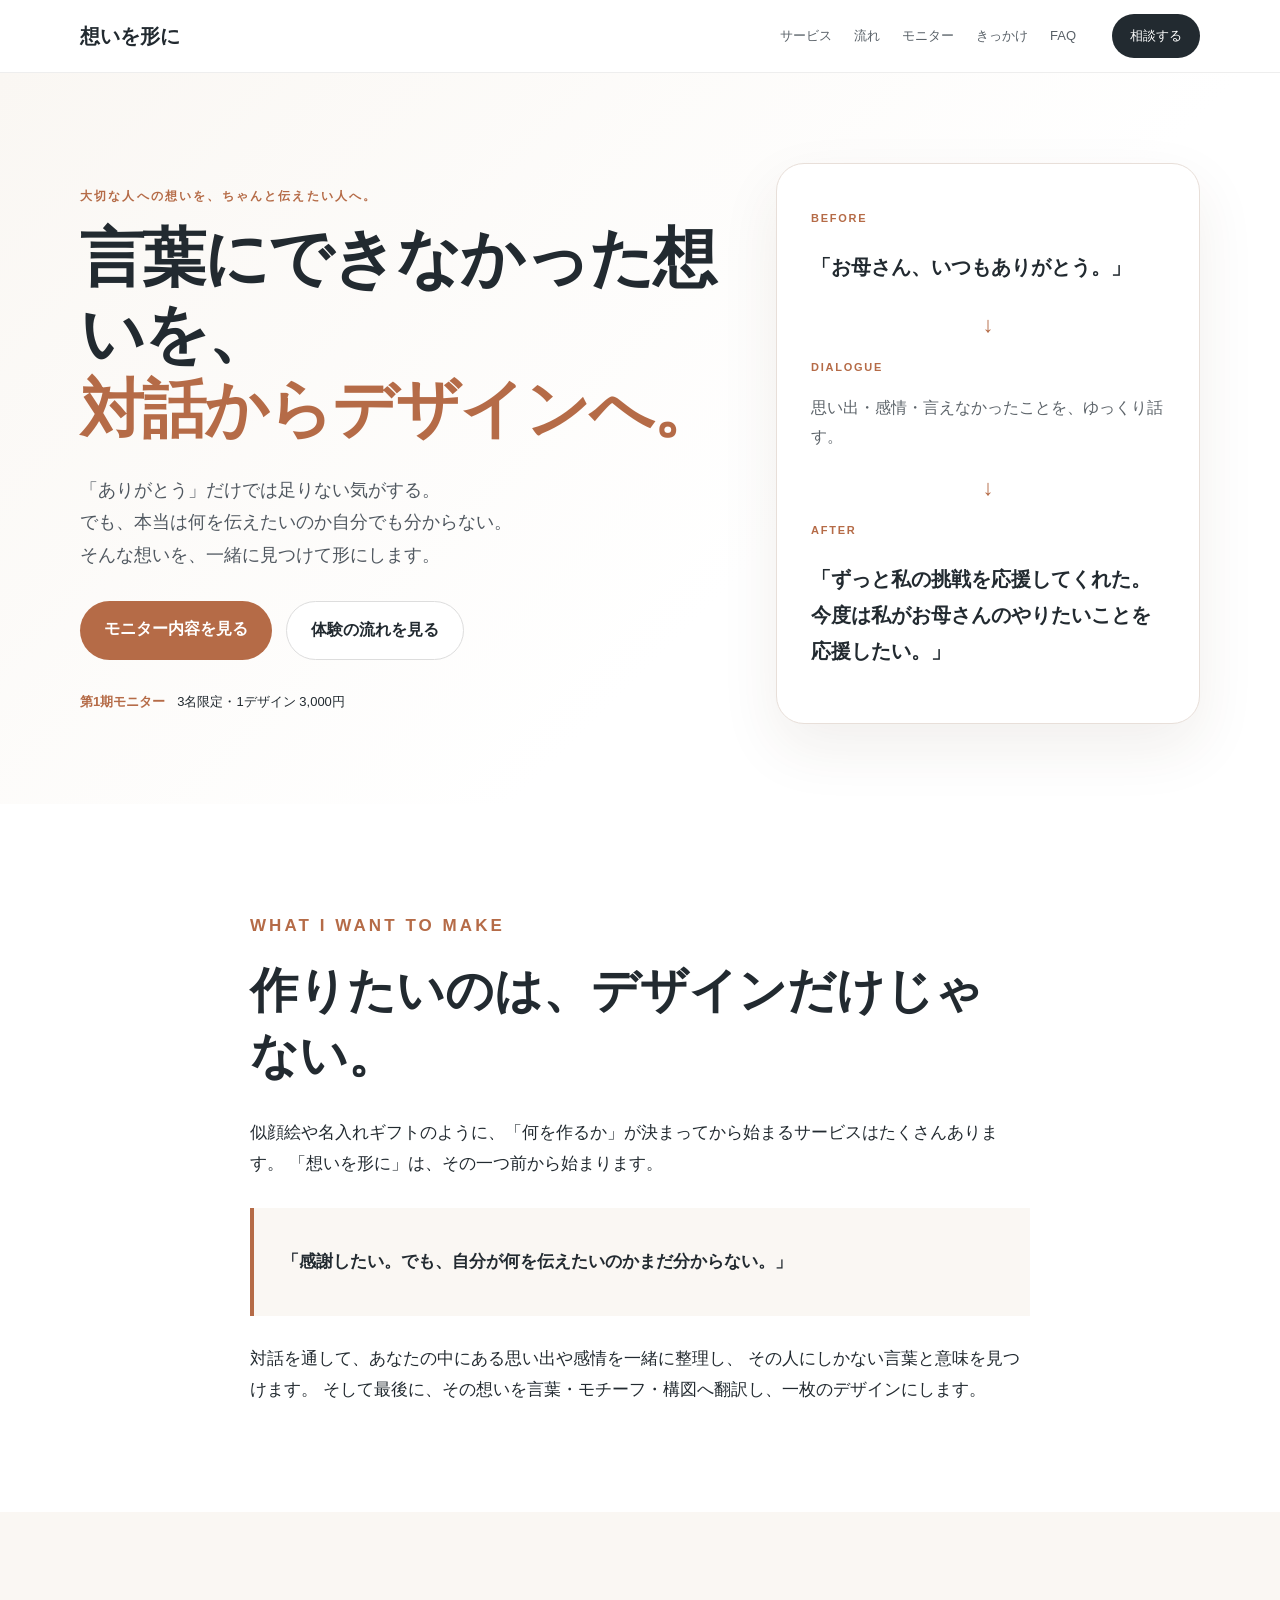
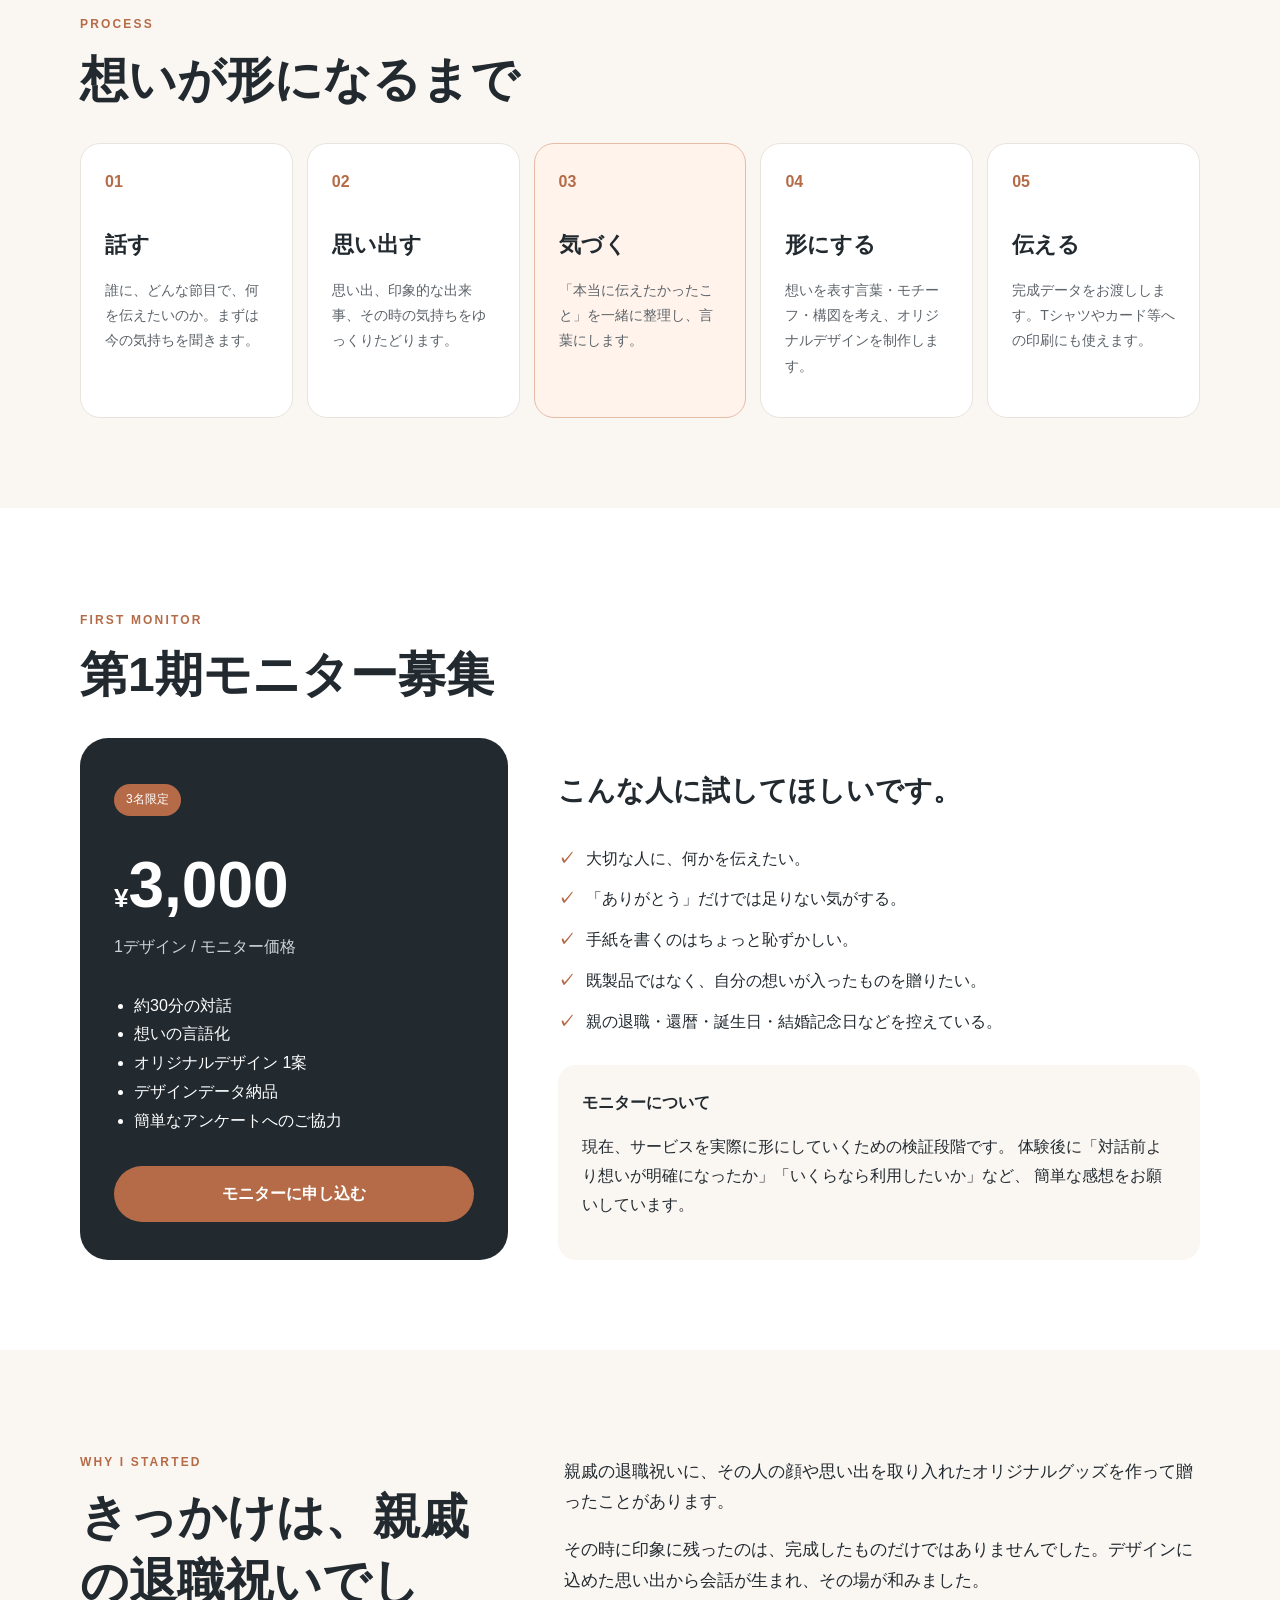
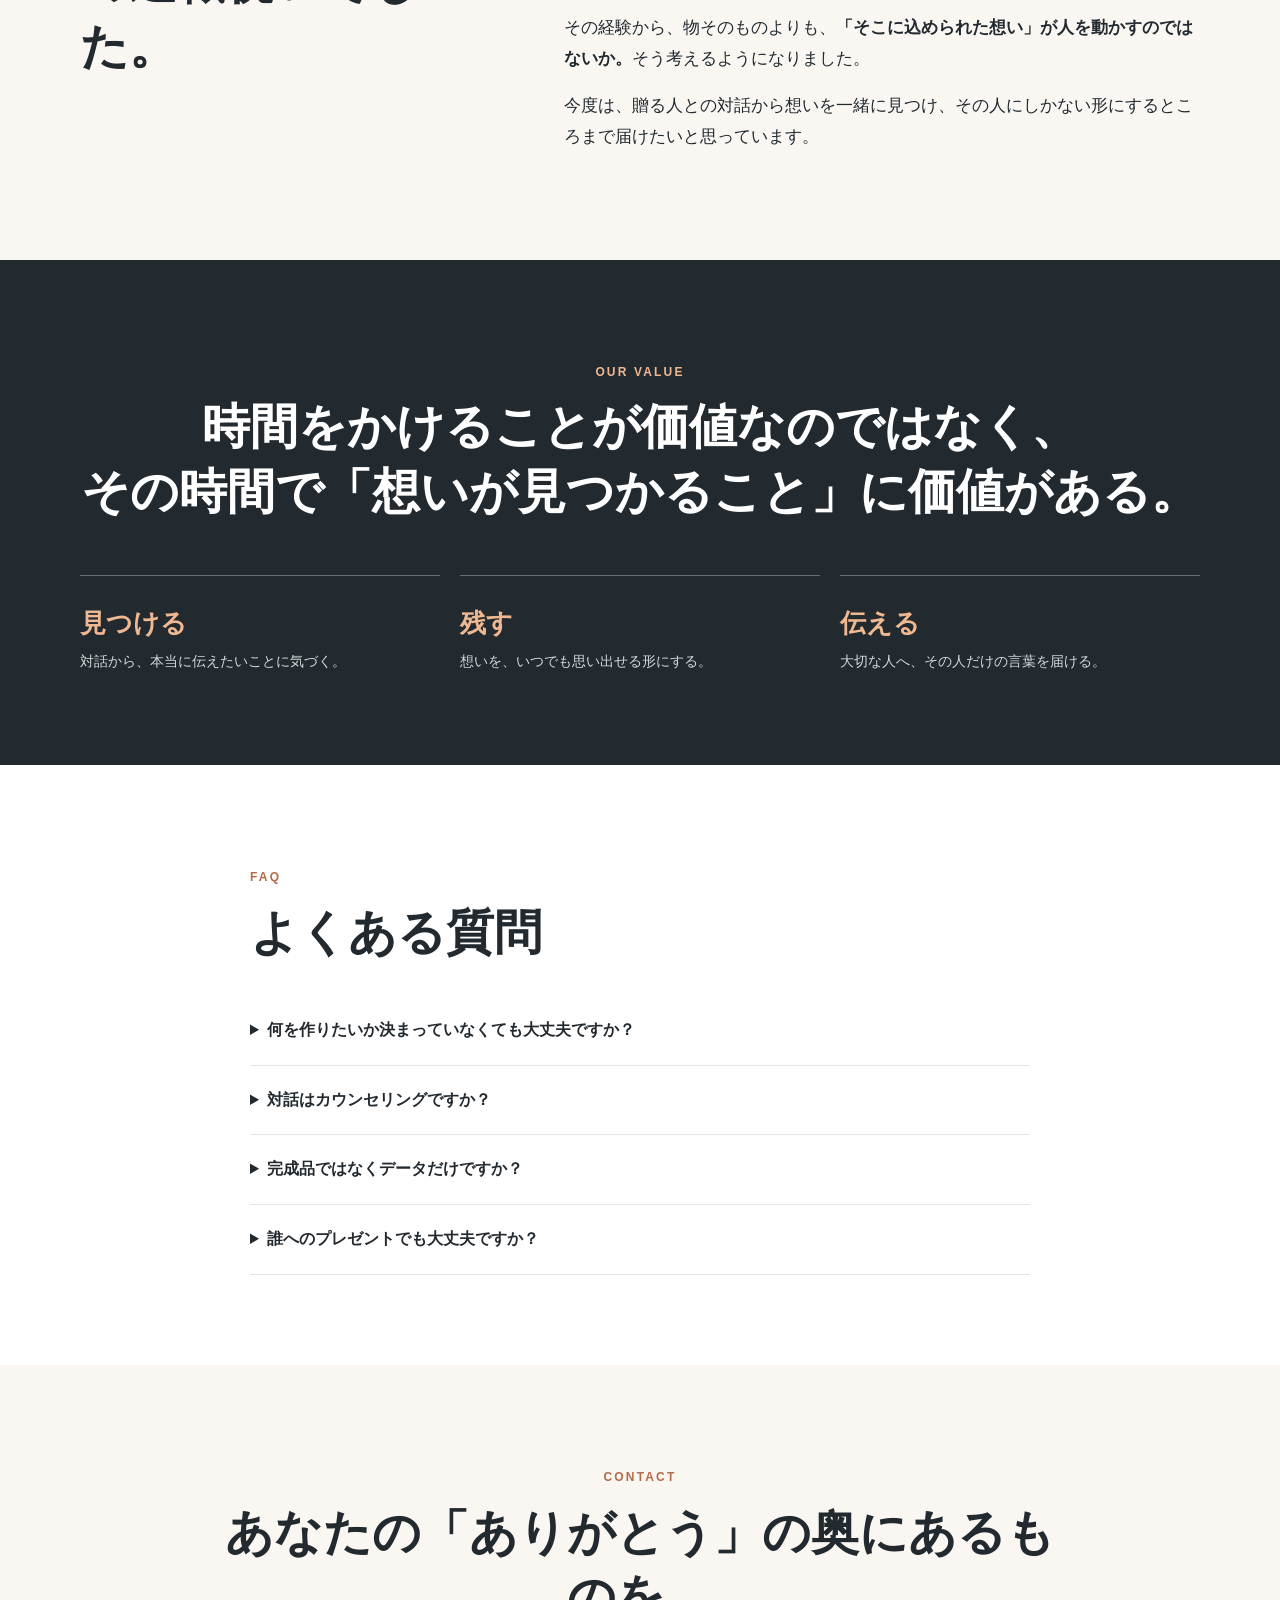
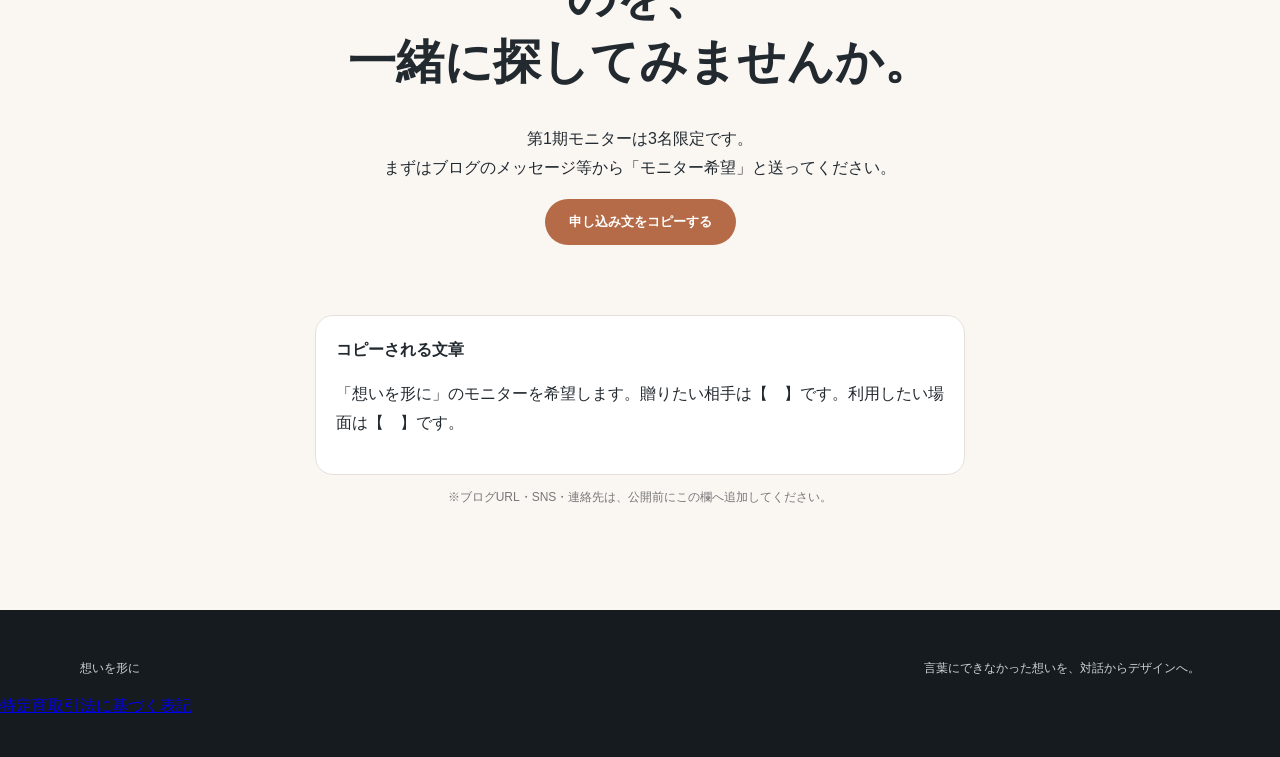
==== index.html @ 0032d025 "Update index.html" ====
<!DOCTYPE html>
<html lang="ja">
<head>
  <meta charset="UTF-8" />
  <meta name="viewport" content="width=device-width, initial-scale=1.0" />
  <title>想いを形に｜言葉にできない想いを、対話からデザインへ</title>
  <meta name="description" content="大切な人に伝えたいけれど、うまく言葉にできない想いを、対話を通して一緒に見つけ、世界に一つのデザインとして形にします。第1期モニター募集中。" />
  <link rel="stylesheet" href="style.css" />
</head>
<body>
  <header class="site-header">
    <div class="container header-inner">
      <a class="brand" href="#top">想いを形に</a>
      <nav class="nav">
        <a href="#about">サービス</a>
        <a href="#flow">流れ</a>
        <a href="#monitor">モニター</a>
        <a href="#story">きっかけ</a>
        <a href="#faq">FAQ</a>
      </nav>
      <a class="header-cta" href="#contact">相談する</a>
    </div>
  </header>

  <main id="top">
    <section class="hero">
      <div class="container hero-grid">
        <div class="hero-copy">
          <p class="eyebrow">大切な人への想いを、ちゃんと伝えたい人へ。</p>
          <h1>言葉にできなかった想いを、<br><span>対話からデザインへ。</span></h1>
          <p class="lead">
            「ありがとう」だけでは足りない気がする。<br>
            でも、本当は何を伝えたいのか自分でも分からない。<br>
            そんな想いを、一緒に見つけて形にします。
          </p>
          <div class="hero-actions">
            <a class="btn primary" href="#monitor">モニター内容を見る</a>
            <a class="btn secondary" href="#flow">体験の流れを見る</a>
          </div>
          <div class="hero-note">
            <strong>第1期モニター</strong>
            <span>3名限定・1デザイン 3,000円</span>
          </div>
        </div>

        <div class="hero-card">
          <p class="small-label">BEFORE</p>
          <p class="before">「お母さん、いつもありがとう。」</p>
          <div class="arrow">↓</div>
          <p class="small-label">DIALOGUE</p>
          <p class="dialogue">思い出・感情・言えなかったことを、ゆっくり話す。</p>
          <div class="arrow">↓</div>
          <p class="small-label">AFTER</p>
          <p class="after">「ずっと私の挑戦を応援してくれた。<br>今度は私がお母さんのやりたいことを応援したい。」</p>
        </div>
      </div>
    </section>

    <section class="section intro" id="about">
      <div class="container narrow">
        <p class="section-kicker">WHAT I WANT TO MAKE</p>
        <h2>作りたいのは、デザインだけじゃない。</h2>
        <p>
          似顔絵や名入れギフトのように、「何を作るか」が決まってから始まるサービスはたくさんあります。
          「想いを形に」は、その一つ前から始まります。
        </p>
        <div class="quote-box">
          <p>「感謝したい。でも、自分が何を伝えたいのかまだ分からない。」</p>
        </div>
        <p>
          対話を通して、あなたの中にある思い出や感情を一緒に整理し、
          その人にしかない言葉と意味を見つけます。
          そして最後に、その想いを言葉・モチーフ・構図へ翻訳し、一枚のデザインにします。
        </p>
      </div>
    </section>

    <section class="section soft" id="flow">
      <div class="container">
        <p class="section-kicker">PROCESS</p>
        <h2>想いが形になるまで</h2>
        <div class="steps">
          <article class="step"><span>01</span><h3>話す</h3><p>誰に、どんな節目で、何を伝えたいのか。まずは今の気持ちを聞きます。</p></article>
          <article class="step"><span>02</span><h3>思い出す</h3><p>思い出、印象的な出来事、その時の気持ちをゆっくりたどります。</p></article>
          <article class="step highlight"><span>03</span><h3>気づく</h3><p>「本当に伝えたかったこと」を一緒に整理し、言葉にします。</p></article>
          <article class="step"><span>04</span><h3>形にする</h3><p>想いを表す言葉・モチーフ・構図を考え、オリジナルデザインを制作します。</p></article>
          <article class="step"><span>05</span><h3>伝える</h3><p>完成データをお渡しします。Tシャツやカード等への印刷にも使えます。</p></article>
        </div>
      </div>
    </section>

    <section class="section" id="monitor">
      <div class="container">
        <p class="section-kicker">FIRST MONITOR</p>
        <h2>第1期モニター募集</h2>
        <div class="monitor-grid">
          <div class="price-card">
            <p class="badge">3名限定</p>
            <p class="price"><span>¥</span>3,000</p>
            <p class="price-note">1デザイン / モニター価格</p>
            <ul>
              <li>約30分の対話</li>
              <li>想いの言語化</li>
              <li>オリジナルデザイン 1案</li>
              <li>デザインデータ納品</li>
              <li>簡単なアンケートへのご協力</li>
            </ul>
          <a class="btn primary full"
   href="https://docs.google.com/forms/d/e/1FAIpQLSdVHnkYJ8gqU361a7JqnTIU-UWrHSDUdnZOst-hqThQXdW27Q/viewform?usp=publish-editor"
   target="_blank"
   rel="noopener noreferrer">
   モニターに申し込む
</a>
          </div>

          <div class="monitor-copy">
            <h3>こんな人に試してほしいです。</h3>
            <div class="check-list">
              <p>大切な人に、何かを伝えたい。</p>
              <p>「ありがとう」だけでは足りない気がする。</p>
              <p>手紙を書くのはちょっと恥ずかしい。</p>
              <p>既製品ではなく、自分の想いが入ったものを贈りたい。</p>
              <p>親の退職・還暦・誕生日・結婚記念日などを控えている。</p>
            </div>
            <div class="notice">
              <strong>モニターについて</strong>
              <p>
                現在、サービスを実際に形にしていくための検証段階です。
                体験後に「対話前より想いが明確になったか」「いくらなら利用したいか」など、
                簡単な感想をお願いしています。
              </p>
            </div>
          </div>
        </div>
      </div>
    </section>

    <section class="section soft" id="story">
      <div class="container story-grid">
        <div>
          <p class="section-kicker">WHY I STARTED</p>
          <h2>きっかけは、親戚の退職祝いでした。</h2>
        </div>
        <div class="story-copy">
          <p>親戚の退職祝いに、その人の顔や思い出を取り入れたオリジナルグッズを作って贈ったことがあります。</p>
          <p>その時に印象に残ったのは、完成したものだけではありませんでした。デザインに込めた思い出から会話が生まれ、その場が和みました。</p>
          <p>その経験から、物そのものよりも、<strong>「そこに込められた想い」が人を動かすのではないか。</strong>そう考えるようになりました。</p>
          <p>今度は、贈る人との対話から想いを一緒に見つけ、その人にしかない形にするところまで届けたいと思っています。</p>
        </div>
      </div>
    </section>

    <section class="section values">
      <div class="container">
        <p class="section-kicker">OUR VALUE</p>
        <h2>時間をかけることが価値なのではなく、<br>その時間で「想いが見つかること」に価値がある。</h2>
        <div class="value-row">
          <div><strong>見つける</strong><span>対話から、本当に伝えたいことに気づく。</span></div>
          <div><strong>残す</strong><span>想いを、いつでも思い出せる形にする。</span></div>
          <div><strong>伝える</strong><span>大切な人へ、その人だけの言葉を届ける。</span></div>
        </div>
      </div>
    </section>

    <section class="section" id="faq">
      <div class="container narrow">
        <p class="section-kicker">FAQ</p>
        <h2>よくある質問</h2>
        <details><summary>何を作りたいか決まっていなくても大丈夫ですか？</summary><p>大丈夫です。むしろ、「何を伝えたいか分からない」というところから一緒に考えるためのサービスです。</p></details>
        <details><summary>対話はカウンセリングですか？</summary><p>いいえ。医療・心理カウンセリングではありません。大切な人に伝えたい想いを整理するための対話です。</p></details>
        <details><summary>完成品ではなくデータだけですか？</summary><p>現在のモニターでは、デザインデータでのお渡しを基本としています。実物の商品まで欲しいかどうかも、今後のサービス改善のために伺っています。</p></details>
        <details><summary>誰へのプレゼントでも大丈夫ですか？</summary><p>はい。最初は親への感謝を中心に考えていますが、祖父母、パートナー、友人などでもご相談いただけます。</p></details>
      </div>
    </section>

    <section class="section contact" id="contact">
      <div class="container contact-box">
        <p class="section-kicker">CONTACT</p>
        <h2>あなたの「ありがとう」の奥にあるものを、<br>一緒に探してみませんか。</h2>
        <p>第1期モニターは3名限定です。<br>まずはブログのメッセージ等から「モニター希望」と送ってください。</p>
        <button class="btn primary" id="copyButton">申し込み文をコピーする</button>
        <p class="copy-text" id="copyStatus"></p>
        <div class="message-template">
          <strong>コピーされる文章</strong>
          <p id="templateText">「想いを形に」のモニターを希望します。贈りたい相手は【　】です。利用したい場面は【　】です。</p>
        </div>
        <p class="small">※ブログURL・SNS・連絡先は、公開前にこの欄へ追加してください。</p>
      </div>
    </section>
  </main>

  <footer>
    <div class="container footer-inner"><p>想いを形に</p><p>言葉にできなかった想いを、対話からデザインへ。</p></div>
    <a href="tokusho.html">特定商取引法に基づく表記</a>
  </footer>
  <script src="script.js"></script>
</body>
</html>
---- style.css ----
*{box-sizing:border-box}html{scroll-behavior:smooth}body{margin:0;font-family:"Yu Gothic","Meiryo",sans-serif;color:#222a30;background:#fff;line-height:1.8}.container{width:min(1120px,calc(100% - 40px));margin:auto}.narrow{width:min(780px,calc(100% - 40px));margin:auto}.site-header{position:sticky;top:0;z-index:20;background:rgba(255,255,255,.94);backdrop-filter:blur(10px);border-bottom:1px solid #eee}.header-inner{height:72px;display:flex;align-items:center;gap:28px}.brand{font-weight:800;color:#222a30;text-decoration:none;font-size:20px}.nav{display:flex;gap:22px;margin-left:auto}.nav a{font-size:13px;color:#596168;text-decoration:none}.header-cta{margin-left:8px;background:#222a30;color:#fff;padding:10px 18px;border-radius:999px;text-decoration:none;font-size:13px}.hero{padding:90px 0 80px;background:linear-gradient(135deg,#faf7f3 0%,#fff 62%)}.hero-grid{display:grid;grid-template-columns:1.2fr .8fr;gap:60px;align-items:center}.eyebrow,.section-kicker{font-size:12px;letter-spacing:.18em;font-weight:800;color:#b56b47;text-transform:uppercase}.hero h1{font-size:clamp(38px,5vw,68px);line-height:1.18;margin:14px 0 26px;letter-spacing:-.03em}.hero h1 span{color:#b56b47}.lead{font-size:18px;color:#505860}.hero-actions{display:flex;gap:14px;margin:30px 0}.btn{display:inline-block;border:none;border-radius:999px;padding:14px 24px;text-decoration:none;font-weight:700;font-family:inherit;cursor:pointer}.primary{background:#b56b47;color:#fff}.secondary{background:#fff;color:#222a30;border:1px solid #ddd}.full{display:block;text-align:center;width:100%}.hero-note{display:flex;gap:12px;align-items:center;font-size:13px}.hero-note strong{color:#b56b47}.hero-card{background:#fff;border:1px solid #e8dfd9;border-radius:28px;padding:34px;box-shadow:0 24px 60px rgba(80,45,28,.08)}.small-label{font-size:11px;letter-spacing:.16em;color:#b56b47;font-weight:800}.before,.after{font-weight:800;font-size:20px}.dialogue{color:#5d646a}.arrow{text-align:center;color:#b56b47;font-size:22px;margin:14px}.section{padding:90px 0}.soft{background:#faf7f3}.section h2{font-size:clamp(30px,4vw,48px);line-height:1.35;margin:10px 0 30px}.intro p{font-size:17px}.quote-box{border-left:4px solid #b56b47;background:#faf7f3;padding:22px 28px;margin:28px 0;font-weight:800;font-size:22px}.steps{display:grid;grid-template-columns:repeat(5,1fr);gap:14px}.step{background:#fff;border:1px solid #e9e3de;border-radius:20px;padding:24px;min-height:230px}.step span{font-weight:800;color:#b56b47}.step h3{font-size:22px;margin:28px 0 8px}.step p{font-size:14px;color:#5c6369}.step.highlight{background:#fff3eb;border-color:#e7bca6}.monitor-grid{display:grid;grid-template-columns:.8fr 1.2fr;gap:50px}.price-card{background:#222a30;color:#fff;border-radius:28px;padding:34px}.badge{display:inline-block;background:#b56b47;padding:5px 12px;border-radius:999px;font-size:12px}.price{font-size:64px;font-weight:800;line-height:1;margin:25px 0 8px}.price span{font-size:26px}.price-note{color:#cfd3d6}.price-card ul{padding-left:20px;margin:30px 0}.monitor-copy h3{font-size:28px}.check-list p{padding-left:28px;position:relative;margin:12px 0}.check-list p:before{content:"✓";position:absolute;left:0;color:#b56b47;font-weight:800}.notice{margin-top:28px;padding:24px;background:#faf7f3;border-radius:18px}.story-grid{display:grid;grid-template-columns:.8fr 1.2fr;gap:60px}.story-copy p{font-size:17px}.values{background:#222a30;color:#fff}.values h2{text-align:center}.values .section-kicker{text-align:center;color:#f0b891}.value-row{display:grid;grid-template-columns:repeat(3,1fr);gap:20px;margin-top:50px}.value-row div{border-top:1px solid #677078;padding-top:24px}.value-row strong{display:block;font-size:26px;color:#f0b891}.value-row span{font-size:14px;color:#d4d8da}details{border-bottom:1px solid #e4e4e4;padding:20px 0}summary{font-weight:800;cursor:pointer}details p{color:#5a6268}.contact{background:#faf7f3}.contact-box{text-align:center;max-width:850px}.message-template{margin:28px auto 10px;max-width:650px;text-align:left;background:#fff;border:1px solid #e7e0da;border-radius:18px;padding:20px}.copy-text{min-height:26px;color:#b56b47;font-weight:700}.small{font-size:12px;color:#777}footer{padding:36px 0;background:#161b1f;color:#cfd3d6}.footer-inner{display:flex;justify-content:space-between;font-size:12px}@media(max-width:900px){.nav{display:none}.header-cta{margin-left:auto}.hero-grid,.monitor-grid,.story-grid{grid-template-columns:1fr}.steps{grid-template-columns:1fr 1fr}.hero{padding-top:60px}.hero-card{max-width:620px}.value-row{grid-template-columns:1fr}.footer-inner{display:block}.price-card{max-width:520px}}@media(max-width:560px){.container,.narrow{width:min(100% - 28px,1120px)}.header-inner{height:64px}.hero{padding:50px 0}.hero-actions{flex-direction:column}.btn{text-align:center}.steps{grid-template-columns:1fr}.section{padding:65px 0}.hero h1{font-size:40px}.section h2{font-size:32px}.price{font-size:52px}}
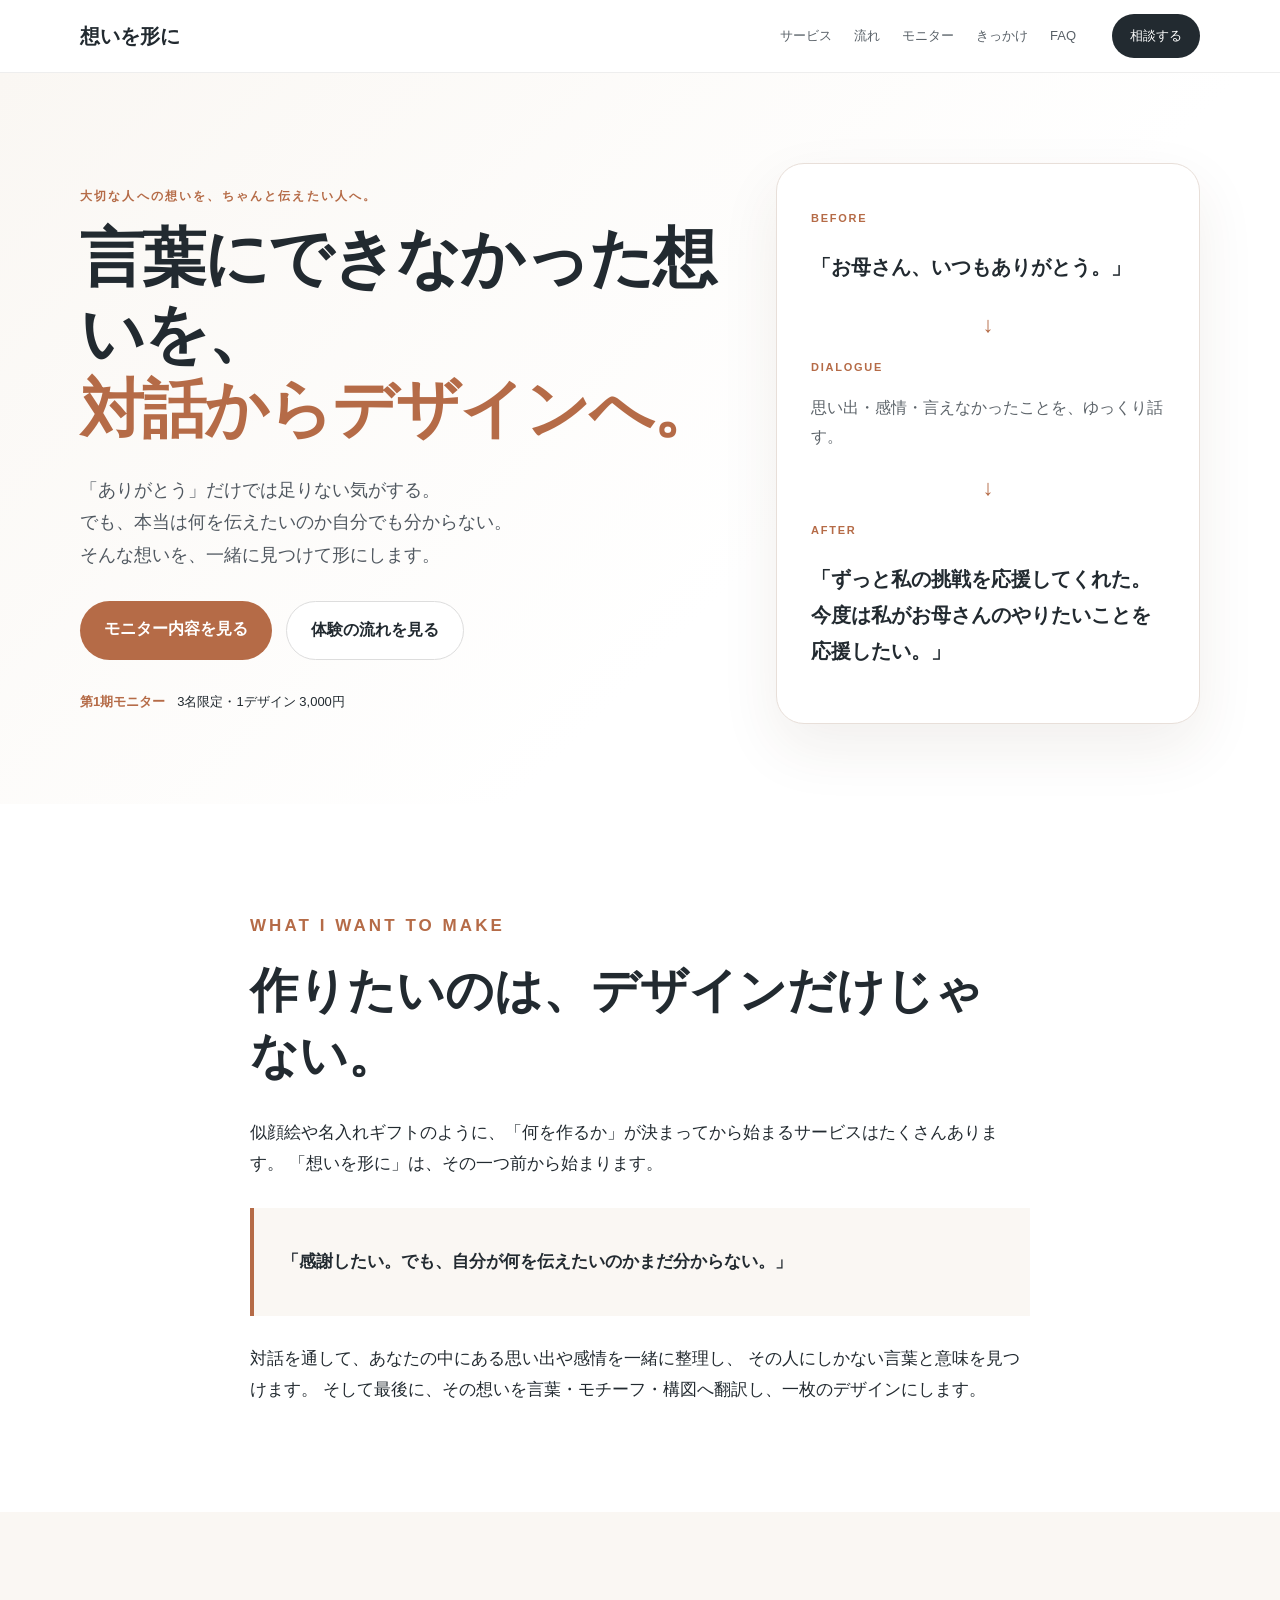
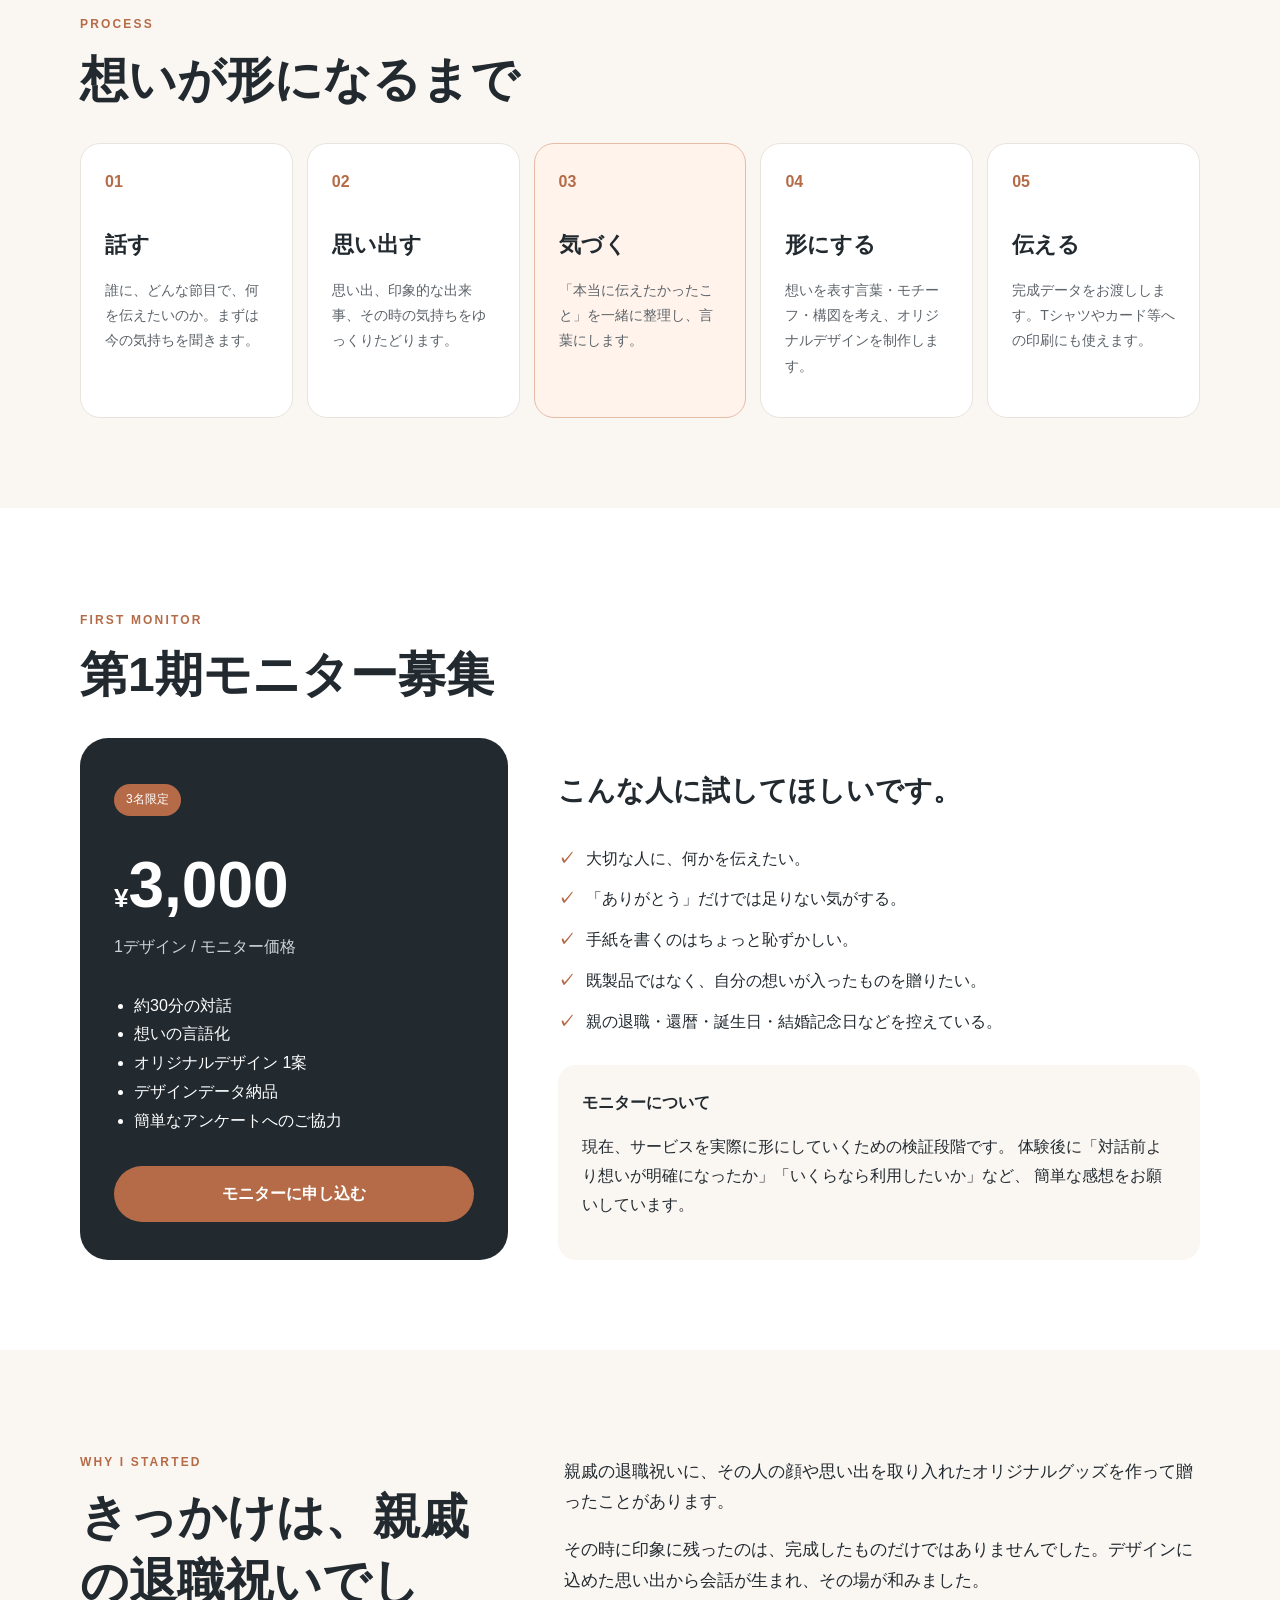
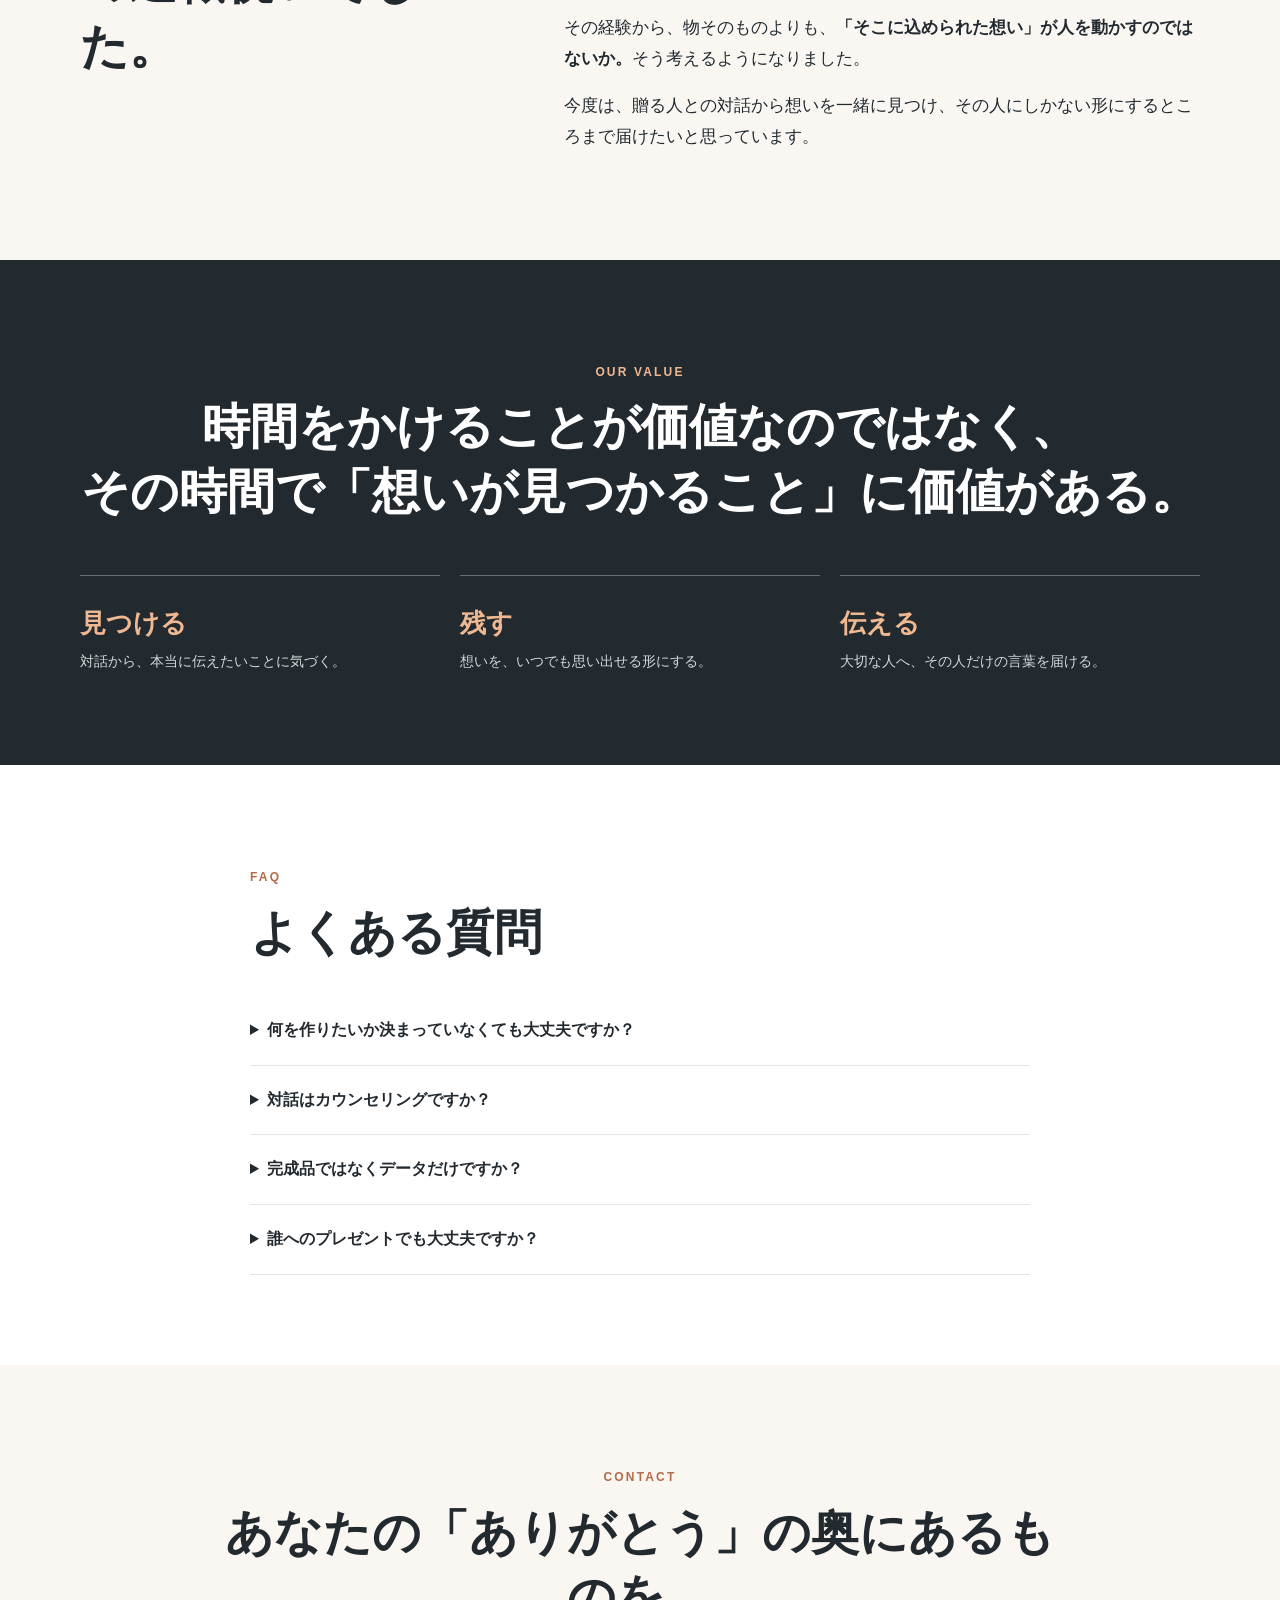
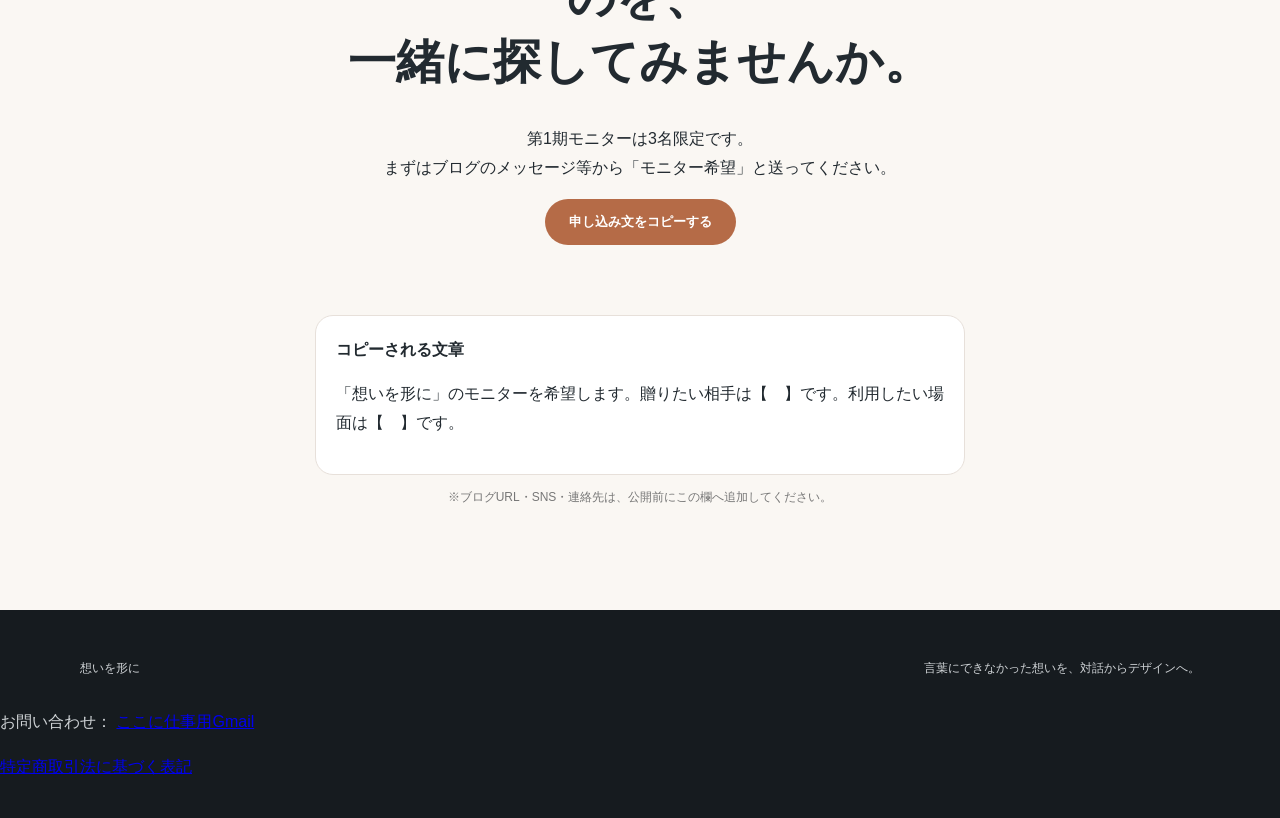
==== commit 6228a6f9: "Update index.html" ====
--- a/index.html
+++ b/index.html
@@ -191,6 +191,10 @@
 
   <footer>
     <div class="container footer-inner"><p>想いを形に</p><p>言葉にできなかった想いを、対話からデザインへ。</p></div>
+    <p>
+        お問い合わせ：
+        <a href="mailto:ここに仕事用Gmail">ここに仕事用Gmail</a>
+    </p>
     <a href="tokusho.html">特定商取引法に基づく表記</a>
   </footer>
   <script src="script.js"></script>
--- a/style.css
+++ b/style.css
@@ -1 +1,29 @@
-*{box-sizing:border-box}html{scroll-behavior:smooth}body{margin:0;font-family:"Yu Gothic","Meiryo",sans-serif;color:#222a30;background:#fff;line-height:1.8}.container{width:min(1120px,calc(100% - 40px));margin:auto}.narrow{width:min(780px,calc(100% - 40px));margin:auto}.site-header{position:sticky;top:0;z-index:20;background:rgba(255,255,255,.94);backdrop-filter:blur(10px);border-bottom:1px solid #eee}.header-inner{height:72px;display:flex;align-items:center;gap:28px}.brand{font-weight:800;color:#222a30;text-decoration:none;font-size:20px}.nav{display:flex;gap:22px;margin-left:auto}.nav a{font-size:13px;color:#596168;text-decoration:none}.header-cta{margin-left:8px;background:#222a30;color:#fff;padding:10px 18px;border-radius:999px;text-decoration:none;font-size:13px}.hero{padding:90px 0 80px;background:linear-gradient(135deg,#faf7f3 0%,#fff 62%)}.hero-grid{display:grid;grid-template-columns:1.2fr .8fr;gap:60px;align-items:center}.eyebrow,.section-kicker{font-size:12px;letter-spacing:.18em;font-weight:800;color:#b56b47;text-transform:uppercase}.hero h1{font-size:clamp(38px,5vw,68px);line-height:1.18;margin:14px 0 26px;letter-spacing:-.03em}.hero h1 span{color:#b56b47}.lead{font-size:18px;color:#505860}.hero-actions{display:flex;gap:14px;margin:30px 0}.btn{display:inline-block;border:none;border-radius:999px;padding:14px 24px;text-decoration:none;font-weight:700;font-family:inherit;cursor:pointer}.primary{background:#b56b47;color:#fff}.secondary{background:#fff;color:#222a30;border:1px solid #ddd}.full{display:block;text-align:center;width:100%}.hero-note{display:flex;gap:12px;align-items:center;font-size:13px}.hero-note strong{color:#b56b47}.hero-card{background:#fff;border:1px solid #e8dfd9;border-radius:28px;padding:34px;box-shadow:0 24px 60px rgba(80,45,28,.08)}.small-label{font-size:11px;letter-spacing:.16em;color:#b56b47;font-weight:800}.before,.after{font-weight:800;font-size:20px}.dialogue{color:#5d646a}.arrow{text-align:center;color:#b56b47;font-size:22px;margin:14px}.section{padding:90px 0}.soft{background:#faf7f3}.section h2{font-size:clamp(30px,4vw,48px);line-height:1.35;margin:10px 0 30px}.intro p{font-size:17px}.quote-box{border-left:4px solid #b56b47;background:#faf7f3;padding:22px 28px;margin:28px 0;font-weight:800;font-size:22px}.steps{display:grid;grid-template-columns:repeat(5,1fr);gap:14px}.step{background:#fff;border:1px solid #e9e3de;border-radius:20px;padding:24px;min-height:230px}.step span{font-weight:800;color:#b56b47}.step h3{font-size:22px;margin:28px 0 8px}.step p{font-size:14px;color:#5c6369}.step.highlight{background:#fff3eb;border-color:#e7bca6}.monitor-grid{display:grid;grid-template-columns:.8fr 1.2fr;gap:50px}.price-card{background:#222a30;color:#fff;border-radius:28px;padding:34px}.badge{display:inline-block;background:#b56b47;padding:5px 12px;border-radius:999px;font-size:12px}.price{font-size:64px;font-weight:800;line-height:1;margin:25px 0 8px}.price span{font-size:26px}.price-note{color:#cfd3d6}.price-card ul{padding-left:20px;margin:30px 0}.monitor-copy h3{font-size:28px}.check-list p{padding-left:28px;position:relative;margin:12px 0}.check-list p:before{content:"✓";position:absolute;left:0;color:#b56b47;font-weight:800}.notice{margin-top:28px;padding:24px;background:#faf7f3;border-radius:18px}.story-grid{display:grid;grid-template-columns:.8fr 1.2fr;gap:60px}.story-copy p{font-size:17px}.values{background:#222a30;color:#fff}.values h2{text-align:center}.values .section-kicker{text-align:center;color:#f0b891}.value-row{display:grid;grid-template-columns:repeat(3,1fr);gap:20px;margin-top:50px}.value-row div{border-top:1px solid #677078;padding-top:24px}.value-row strong{display:block;font-size:26px;color:#f0b891}.value-row span{font-size:14px;color:#d4d8da}details{border-bottom:1px solid #e4e4e4;padding:20px 0}summary{font-weight:800;cursor:pointer}details p{color:#5a6268}.contact{background:#faf7f3}.contact-box{text-align:center;max-width:850px}.message-template{margin:28px auto 10px;max-width:650px;text-align:left;background:#fff;border:1px solid #e7e0da;border-radius:18px;padding:20px}.copy-text{min-height:26px;color:#b56b47;font-weight:700}.small{font-size:12px;color:#777}footer{padding:36px 0;background:#161b1f;color:#cfd3d6}.footer-inner{display:flex;justify-content:space-between;font-size:12px}@media(max-width:900px){.nav{display:none}.header-cta{margin-left:auto}.hero-grid,.monitor-grid,.story-grid{grid-template-columns:1fr}.steps{grid-template-columns:1fr 1fr}.hero{padding-top:60px}.hero-card{max-width:620px}.value-row{grid-template-columns:1fr}.footer-inner{display:block}.price-card{max-width:520px}}@media(max-width:560px){.container,.narrow{width:min(100% - 28px,1120px)}.header-inner{height:64px}.hero{padding:50px 0}.hero-actions{flex-direction:column}.btn{text-align:center}.steps{grid-template-columns:1fr}.section{padding:65px 0}.hero h1{font-size:40px}.section h2{font-size:32px}.price{font-size:52px}}+*{box-sizing:border-box}html{scroll-behavior:smooth}body{margin:0;font-family:"Yu Gothic","Meiryo",sans-serif;color:#222a30;background:#fff;line-height:1.8}.container{width:min(1120px,calc(100% - 40px));margin:auto}.narrow{width:min(780px,calc(100% - 40px));margin:auto}.site-header{position:sticky;top:0;z-index:20;background:rgba(255,255,255,.94);backdrop-filter:blur(10px);border-bottom:1px solid #eee}.header-inner{height:72px;display:flex;align-items:center;gap:28px}.brand{font-weight:800;color:#222a30;text-decoration:none;font-size:20px}.nav{display:flex;gap:22px;margin-left:auto}.nav a{font-size:13px;color:#596168;text-decoration:none}.header-cta{margin-left:8px;background:#222a30;color:#fff;padding:10px 18px;border-radius:999px;text-decoration:none;font-size:13px}.hero{padding:90px 0 80px;background:linear-gradient(135deg,#faf7f3 0%,#fff 62%)}.hero-grid{display:grid;grid-template-columns:1.2fr .8fr;gap:60px;align-items:center}.eyebrow,.section-kicker{font-size:12px;letter-spacing:.18em;font-weight:800;color:#b56b47;text-transform:uppercase}.hero h1{font-size:clamp(38px,5vw,68px);line-height:1.18;margin:14px 0 26px;letter-spacing:-.03em}.hero h1 span{color:#b56b47}.lead{font-size:18px;color:#505860}.hero-actions{display:flex;gap:14px;margin:30px 0}.btn{display:inline-block;border:none;border-radius:999px;padding:14px 24px;text-decoration:none;font-weight:700;font-family:inherit;cursor:pointer}.primary{background:#b56b47;color:#fff}.secondary{background:#fff;color:#222a30;border:1px solid #ddd}.full{display:block;text-align:center;width:100%}.hero-note{display:flex;gap:12px;align-items:center;font-size:13px}.hero-note strong{color:#b56b47}.hero-card{background:#fff;border:1px solid #e8dfd9;border-radius:28px;padding:34px;box-shadow:0 24px 60px rgba(80,45,28,.08)}.small-label{font-size:11px;letter-spacing:.16em;color:#b56b47;font-weight:800}.before,.after{font-weight:800;font-size:20px}.dialogue{color:#5d646a}.arrow{text-align:center;color:#b56b47;font-size:22px;margin:14px}.section{padding:90px 0}.soft{background:#faf7f3}.section h2{font-size:clamp(30px,4vw,48px);line-height:1.35;margin:10px 0 30px}.intro p{font-size:17px}.quote-box{border-left:4px solid #b56b47;background:#faf7f3;padding:22px 28px;margin:28px 0;font-weight:800;font-size:22px}.steps{display:grid;grid-template-columns:repeat(5,1fr);gap:14px}.step{background:#fff;border:1px solid #e9e3de;border-radius:20px;padding:24px;min-height:230px}.step span{font-weight:800;color:#b56b47}.step h3{font-size:22px;margin:28px 0 8px}.step p{font-size:14px;color:#5c6369}.step.highlight{background:#fff3eb;border-color:#e7bca6}.monitor-grid{display:grid;grid-template-columns:.8fr 1.2fr;gap:50px}.price-card{background:#222a30;color:#fff;border-radius:28px;padding:34px}.badge{display:inline-block;background:#b56b47;padding:5px 12px;border-radius:999px;font-size:12px}.price{font-size:64px;font-weight:800;line-height:1;margin:25px 0 8px}.price span{font-size:26px}.price-note{color:#cfd3d6}.price-card ul{padding-left:20px;margin:30px 0}.monitor-copy h3{font-size:28px}.check-list p{padding-left:28px;position:relative;margin:12px 0}.check-list p:before{content:"✓";position:absolute;left:0;color:#b56b47;font-weight:800}.notice{margin-top:28px;padding:24px;background:#faf7f3;border-radius:18px}.story-grid{display:grid;grid-template-columns:.8fr 1.2fr;gap:60px}.story-copy p{font-size:17px}.values{background:#222a30;color:#fff}.values h2{text-align:center}.values .section-kicker{text-align:center;color:#f0b891}.value-row{display:grid;grid-template-columns:repeat(3,1fr);gap:20px;margin-top:50px}.value-row div{border-top:1px solid #677078;padding-top:24px}.value-row strong{display:block;font-size:26px;color:#f0b891}.value-row span{font-size:14px;color:#d4d8da}details{border-bottom:1px solid #e4e4e4;padding:20px 0}summary{font-weight:800;cursor:pointer}details p{color:#5a6268}.contact{background:#faf7f3}.contact-box{text-align:center;max-width:850px}.message-template{margin:28px auto 10px;max-width:650px;text-align:left;background:#fff;border:1px solid #e7e0da;border-radius:18px;padding:20px}.copy-text{min-height:26px;color:#b56b47;font-weight:700}.small{font-size:12px;color:#777}footer{padding:36px 0;background:#161b1f;color:#cfd3d6}.footer-inner{display:flex;justify-content:space-between;font-size:12px}@media(max-width:900px){.nav{display:none}.header-cta{margin-left:auto}.hero-grid,.monitor-grid,.story-grid{grid-template-columns:1fr}.steps{grid-template-columns:1fr 1fr}.hero{padding-top:60px}.hero-card{max-width:620px}.value-row{grid-template-columns:1fr}.footer-inner{display:block}.price-card{max-width:520px}}@media(max-width:560px){.container,.narrow{width:min(100% - 28px,1120px)}.header-inner{height:64px}.hero{padding:50px 0}.hero-actions{flex-direction:column}.btn{text-align:center}.steps{grid-template-columns:1fr}.section{padding:65px 0}.hero h1{font-size:40px}.section h2{font-size:32px}.price{font-size:52px}}
+.legal-section {
+  padding: 80px 20px;
+  background: #f7f7f7;
+}
+
+.legal-container {
+  max-width: 900px;
+  margin: 0 auto;
+}
+
+.legal-section h2 {
+  margin-bottom: 40px;
+  font-size: 28px;
+}
+
+.legal-list {
+  margin: 0;
+}
+
+.legal-list dt {
+  margin-top: 24px;
+  font-weight: bold;
+}
+
+.legal-list dd {
+  margin: 8px 0 0;
+  line-height: 1.8;
+}
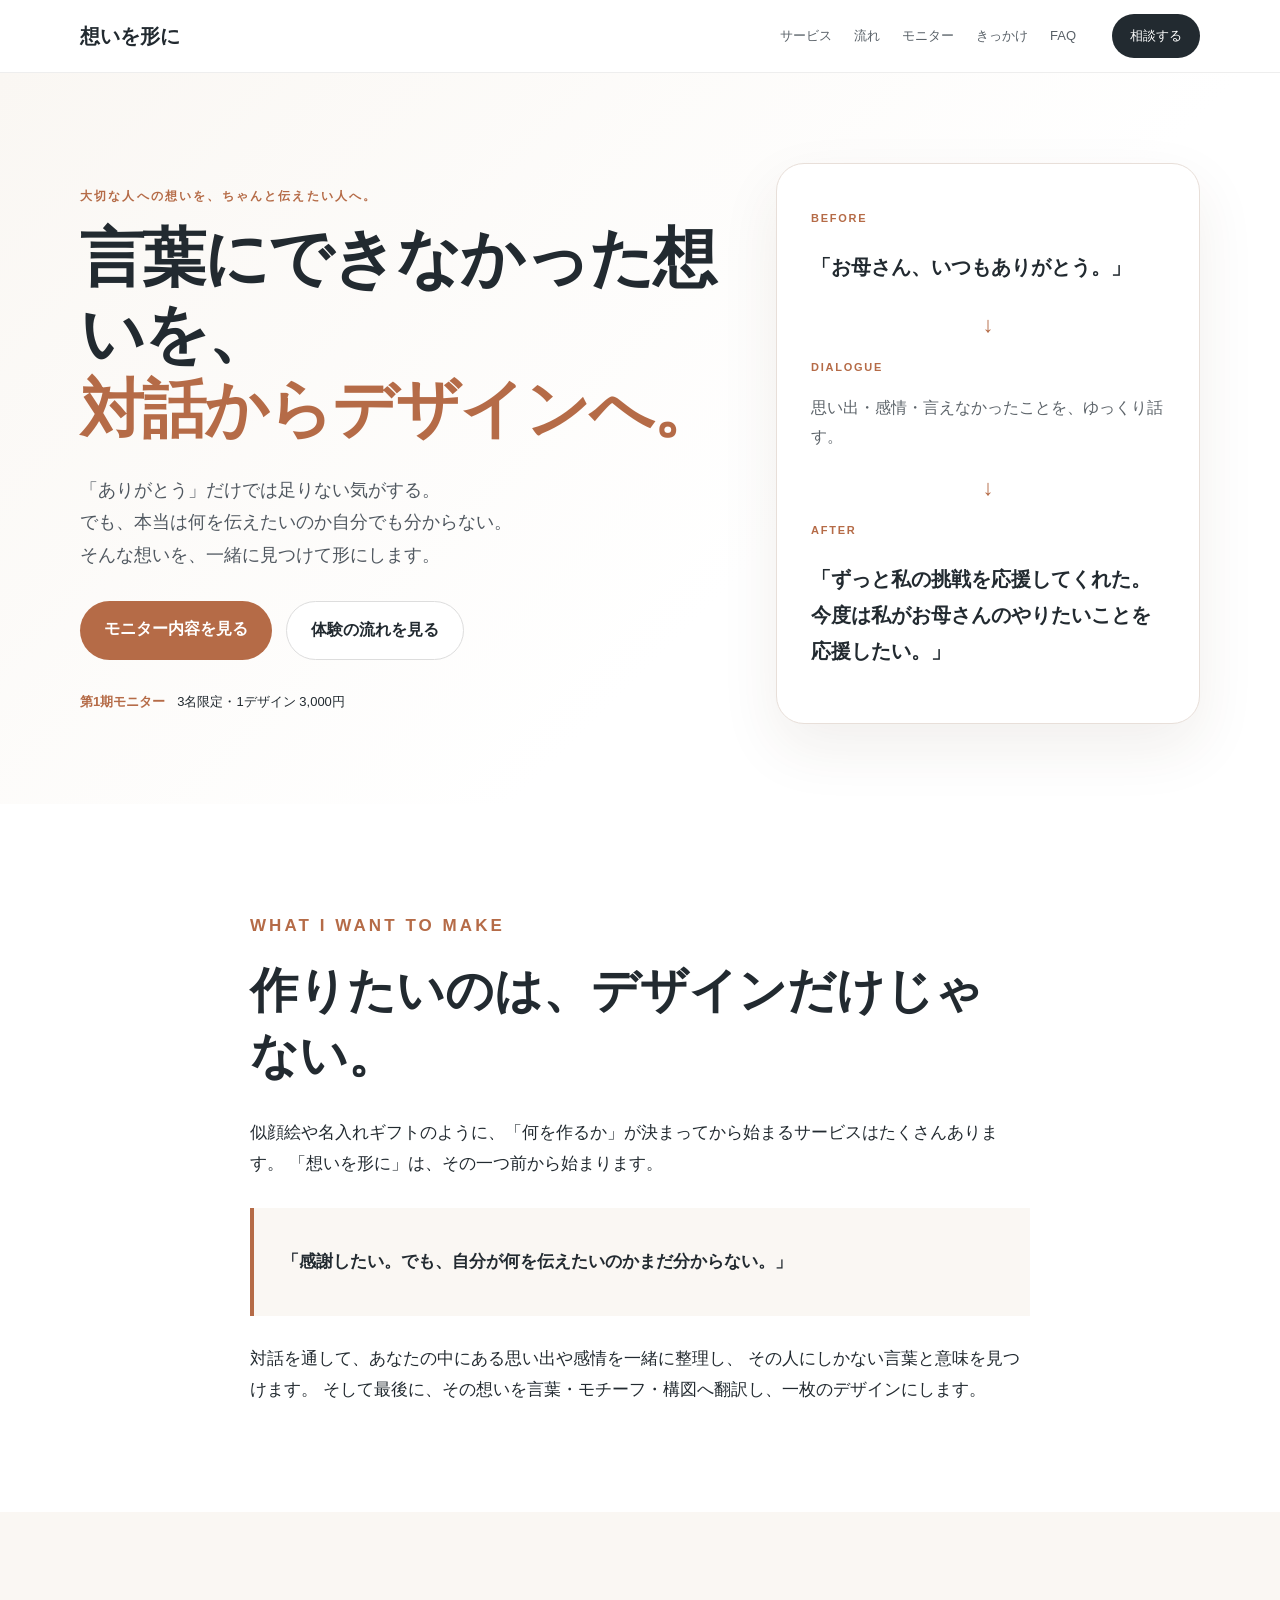
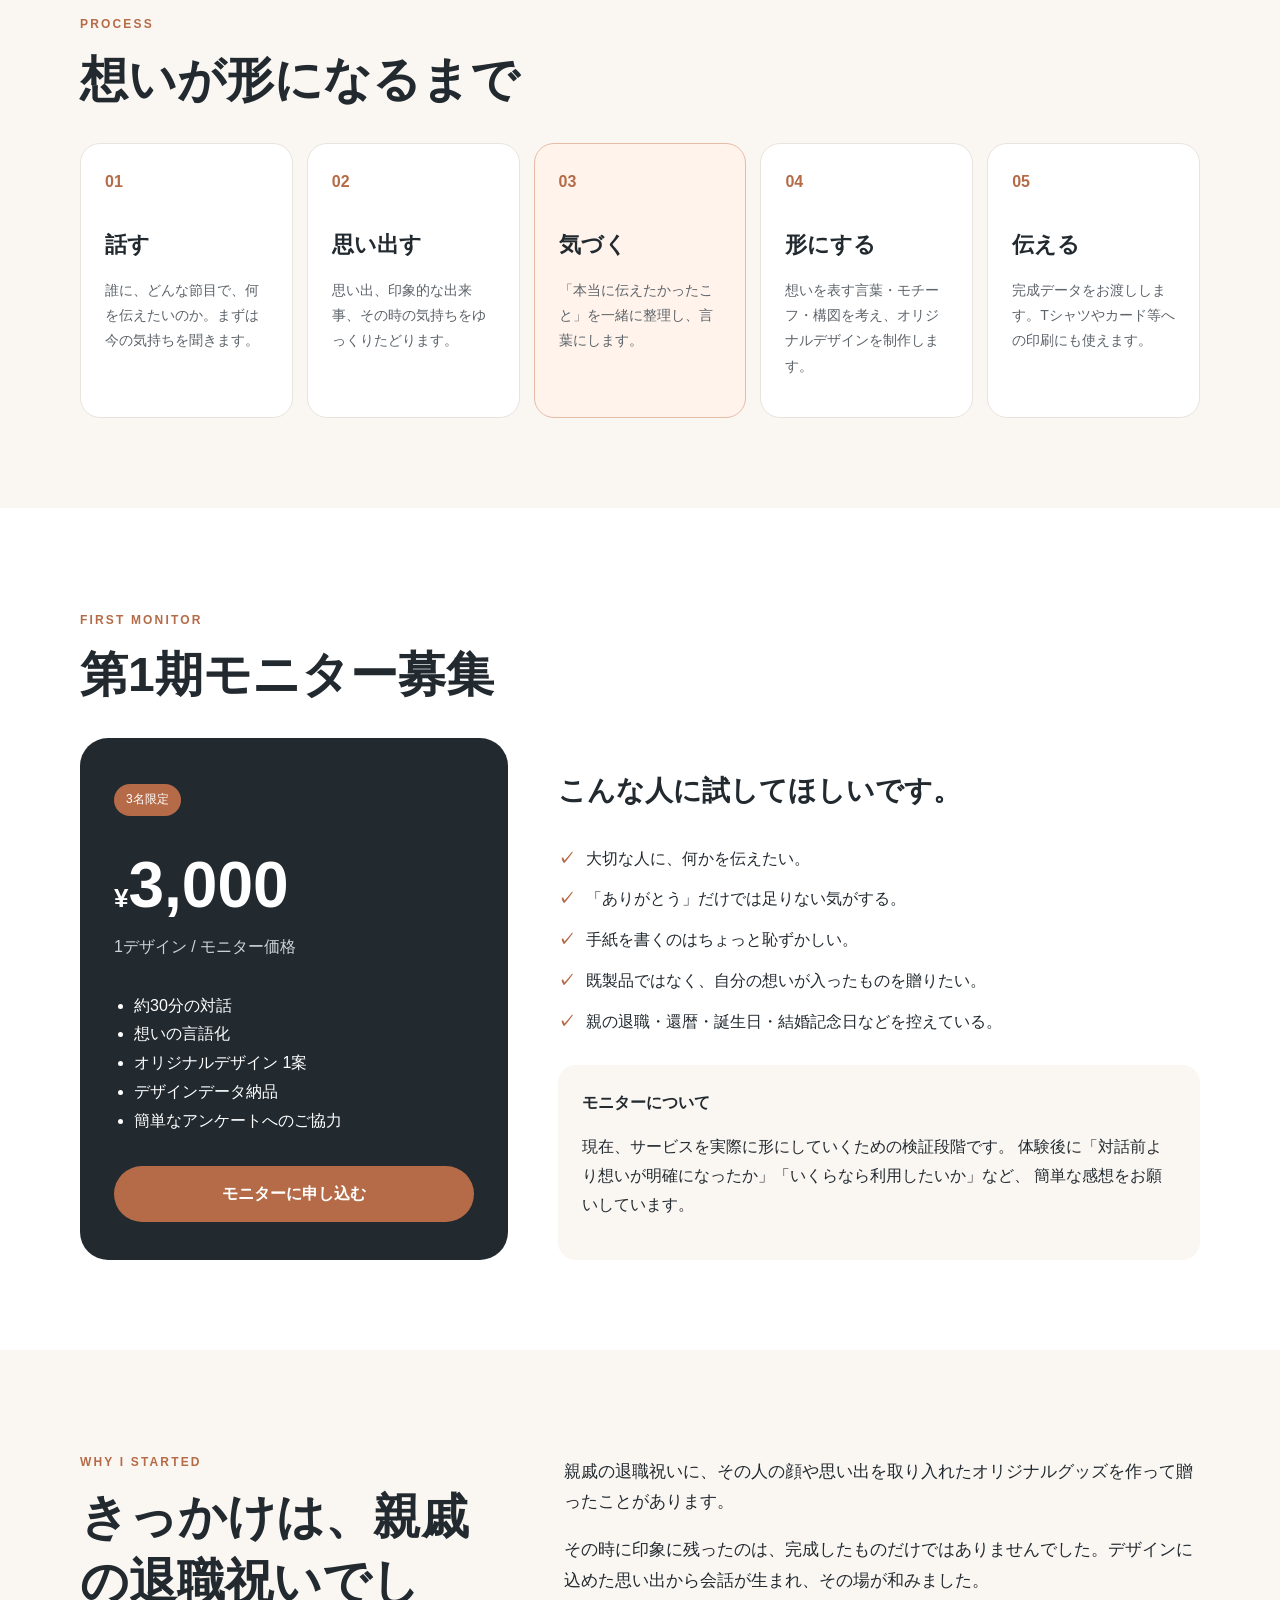
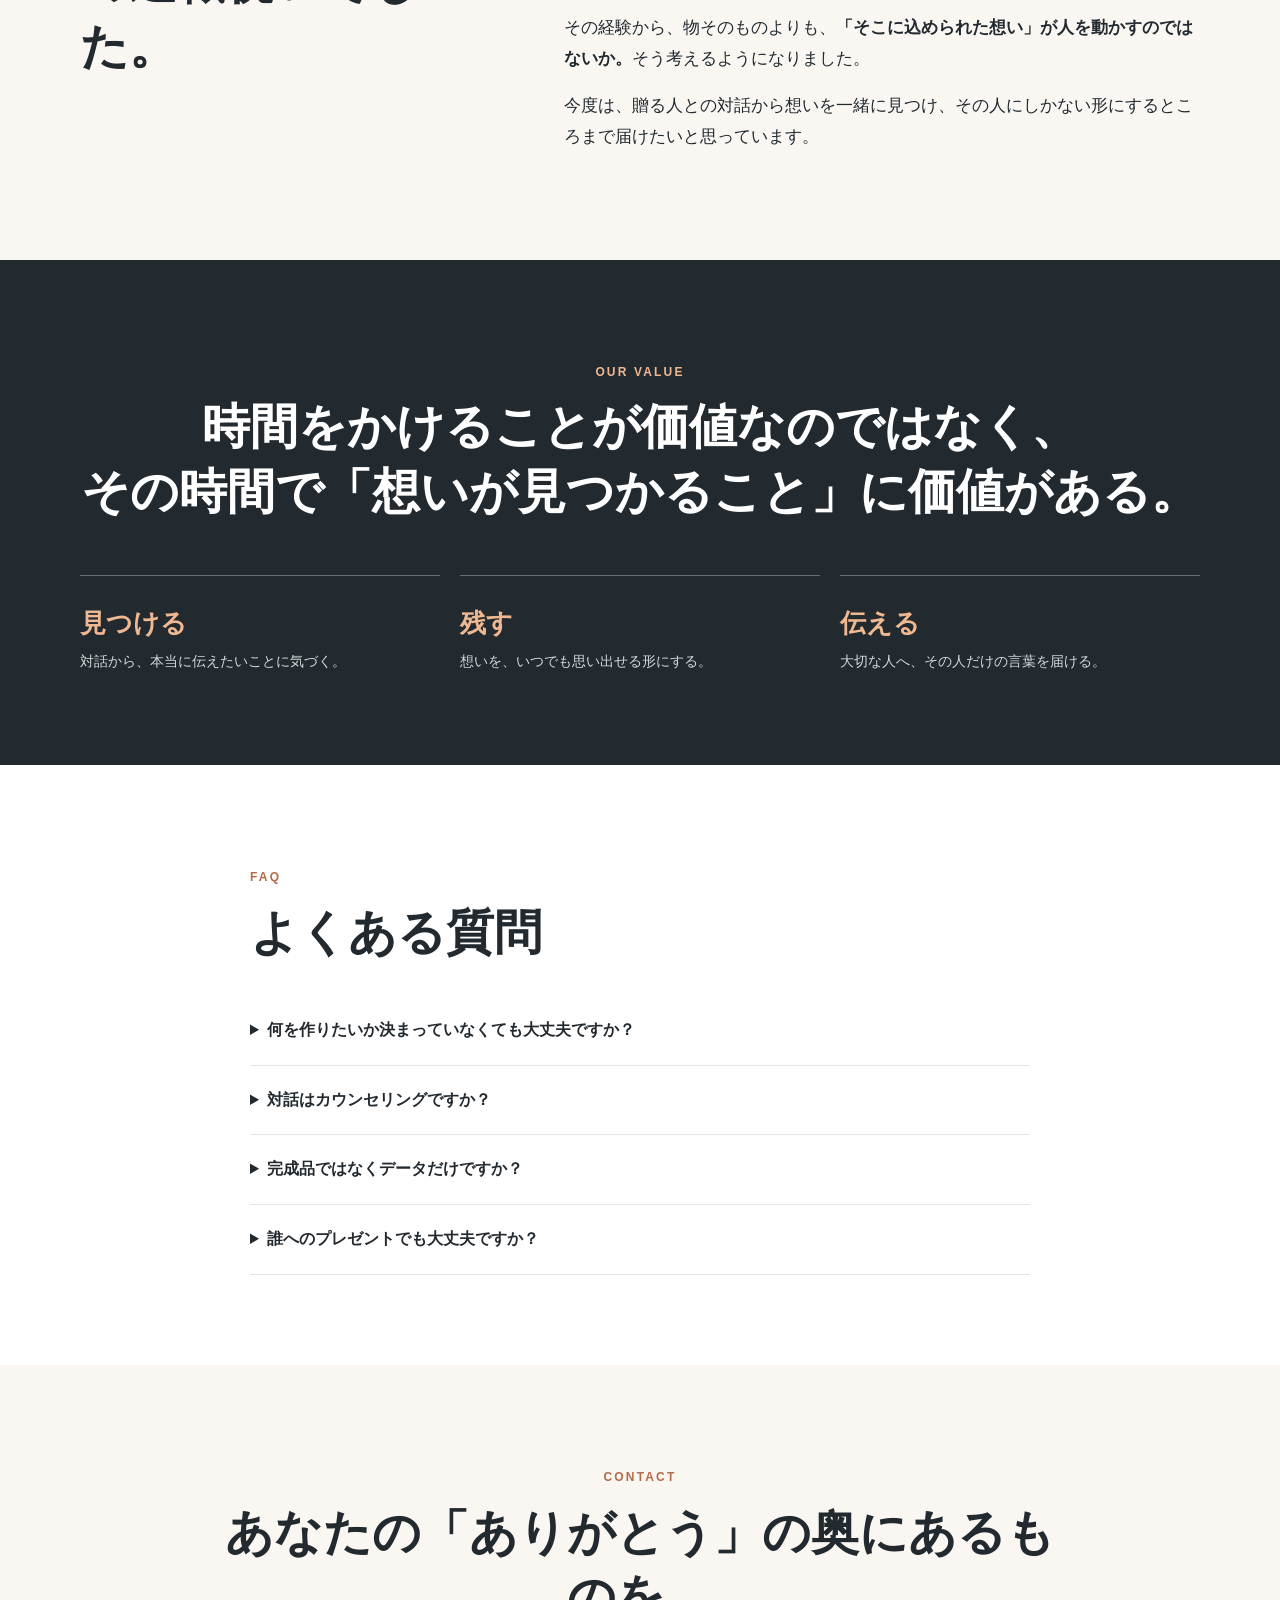
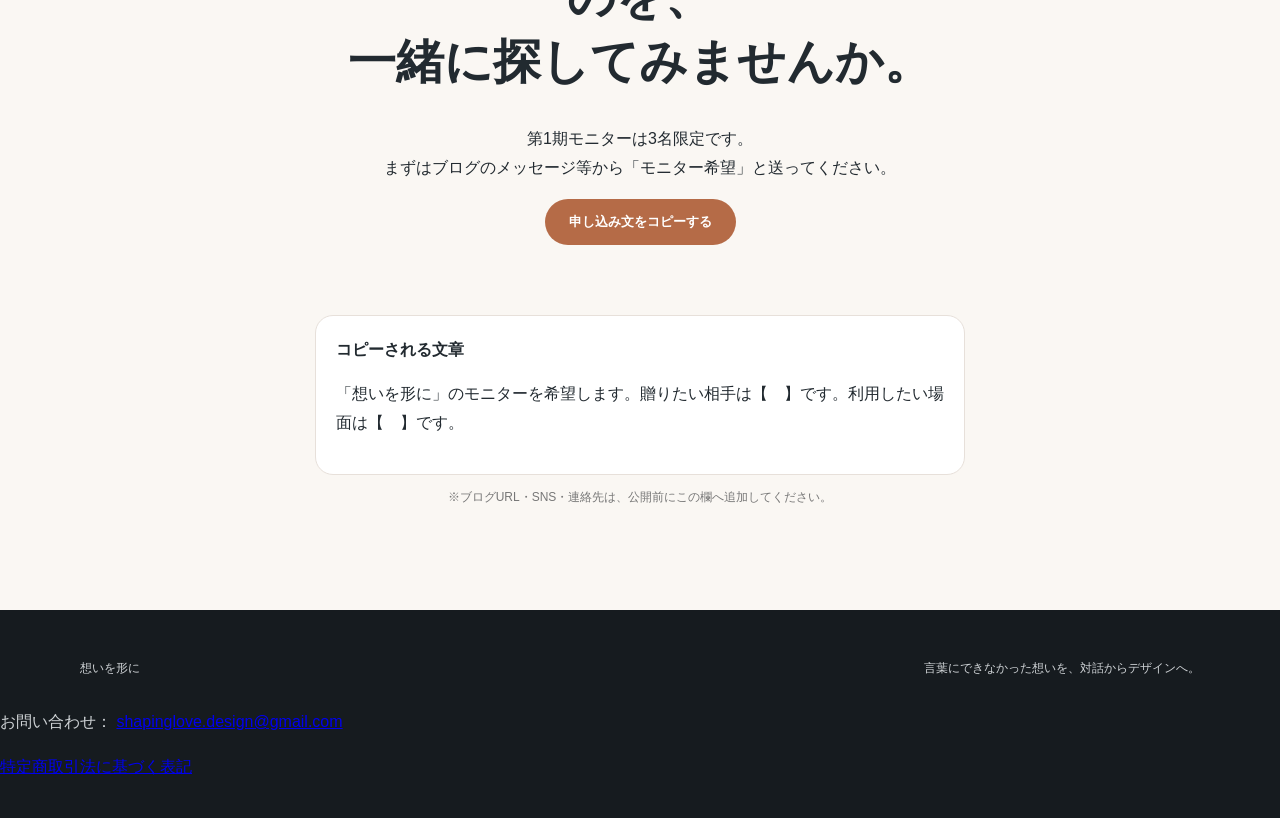
==== commit ecdf8869: "Update index.html" ====
--- a/index.html
+++ b/index.html
@@ -193,7 +193,7 @@
     <div class="container footer-inner"><p>想いを形に</p><p>言葉にできなかった想いを、対話からデザインへ。</p></div>
     <p>
         お問い合わせ：
-        <a href="mailto:ここに仕事用Gmail">ここに仕事用Gmail</a>
+        <a href="mailto:shapinglove.design@gmail.com">shapinglove.design@gmail.com</a>
     </p>
     <a href="tokusho.html">特定商取引法に基づく表記</a>
   </footer>
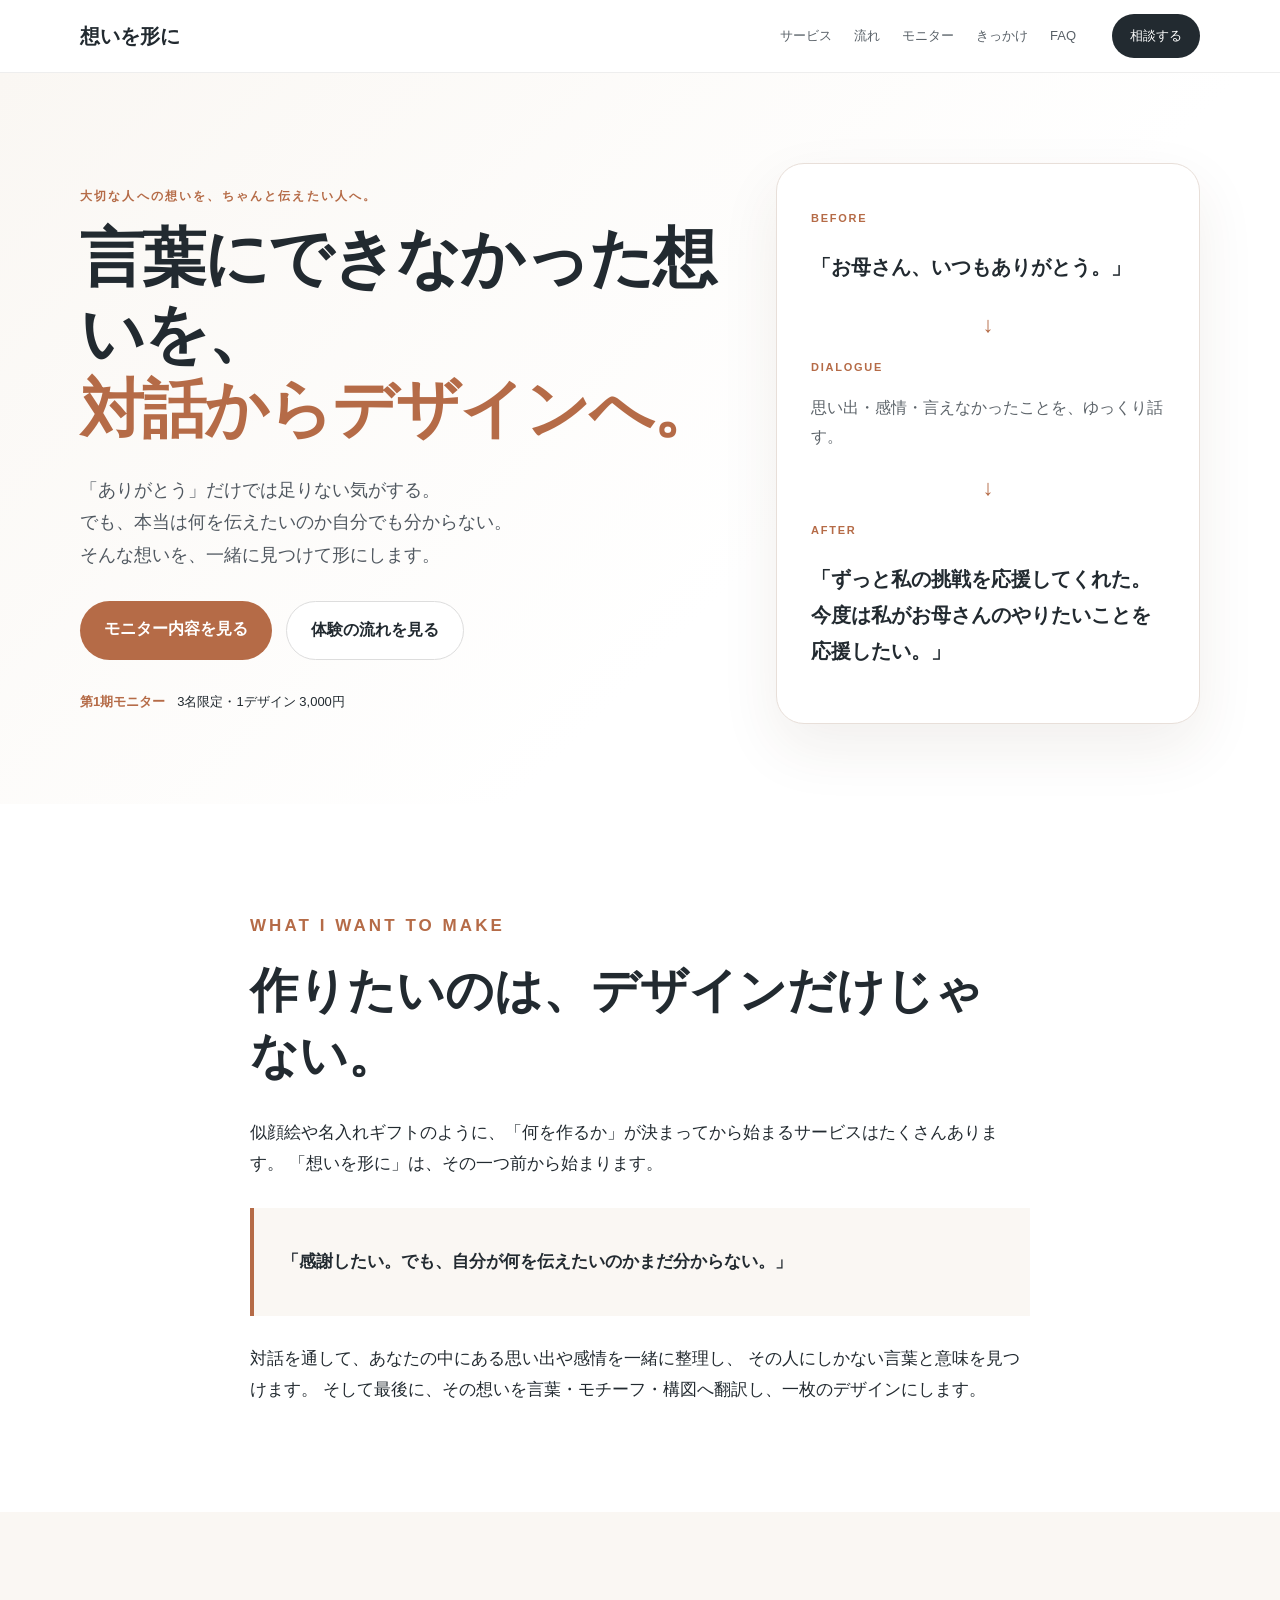
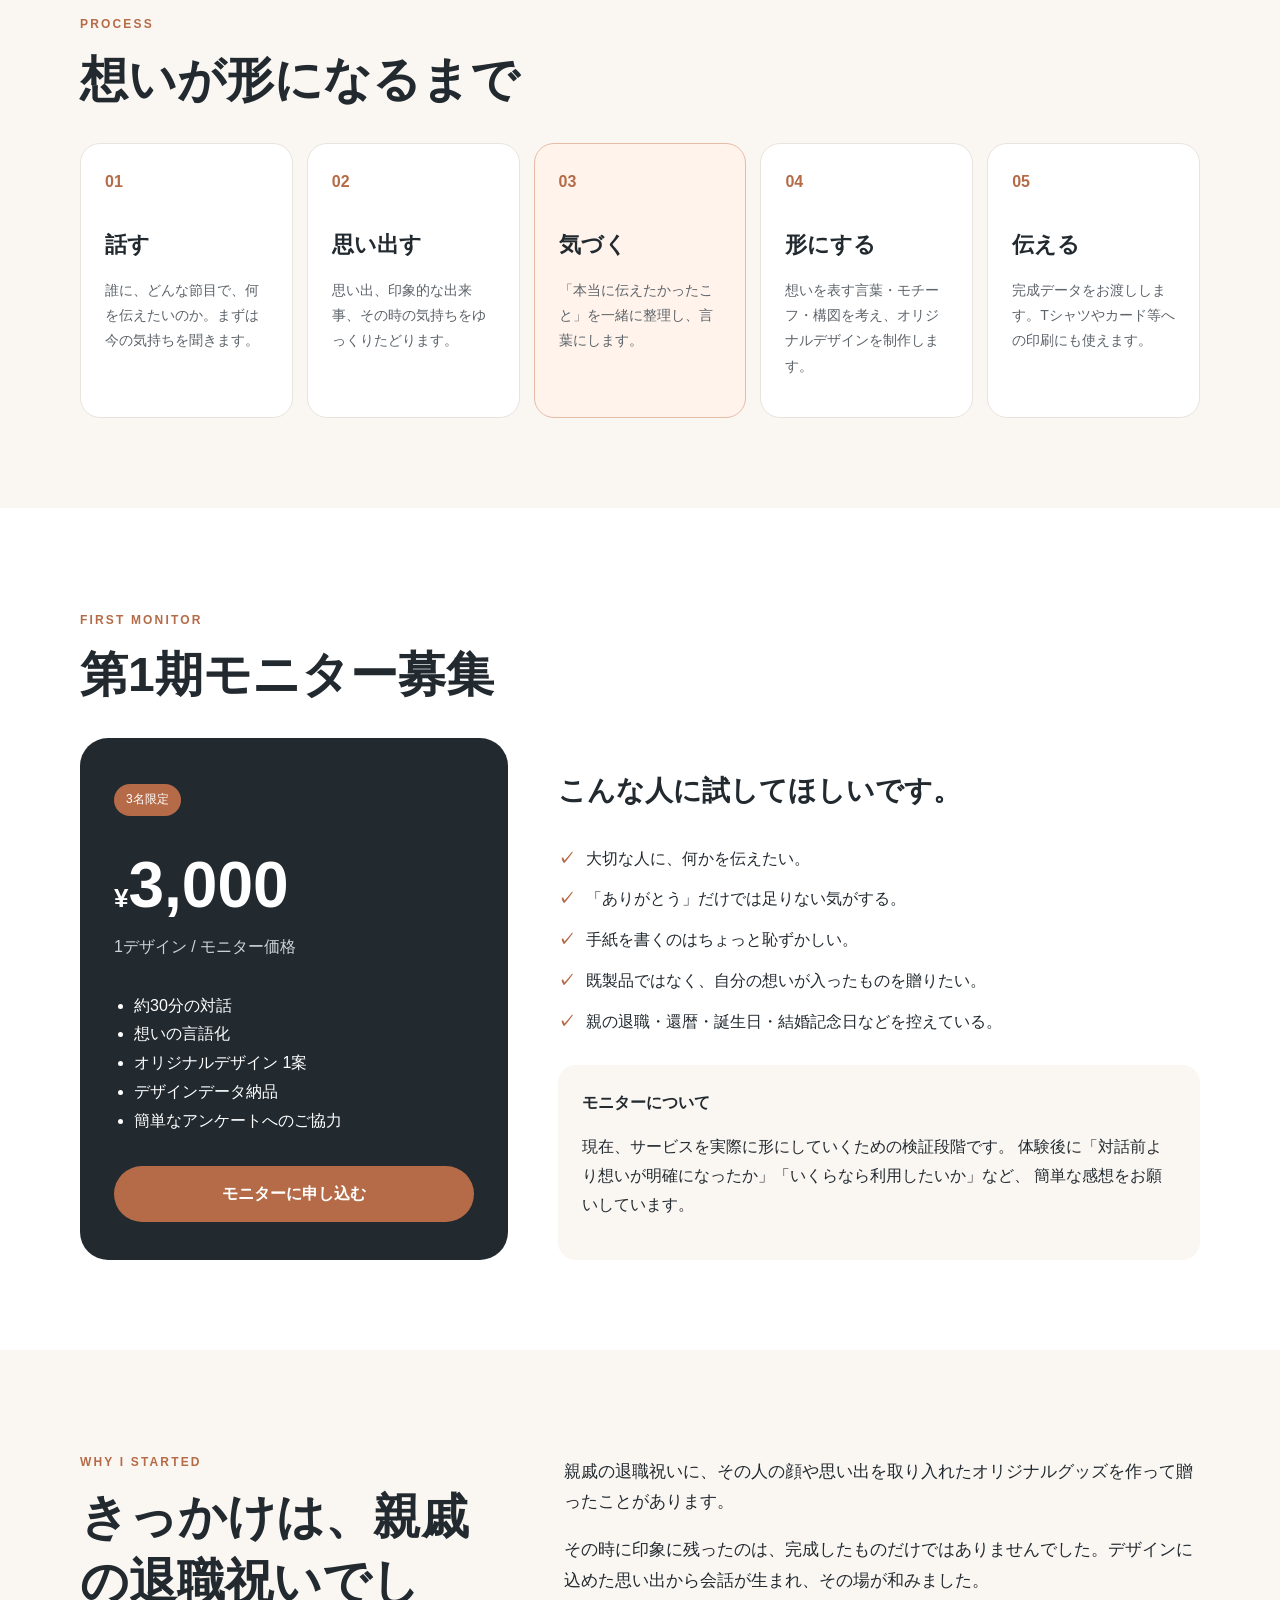
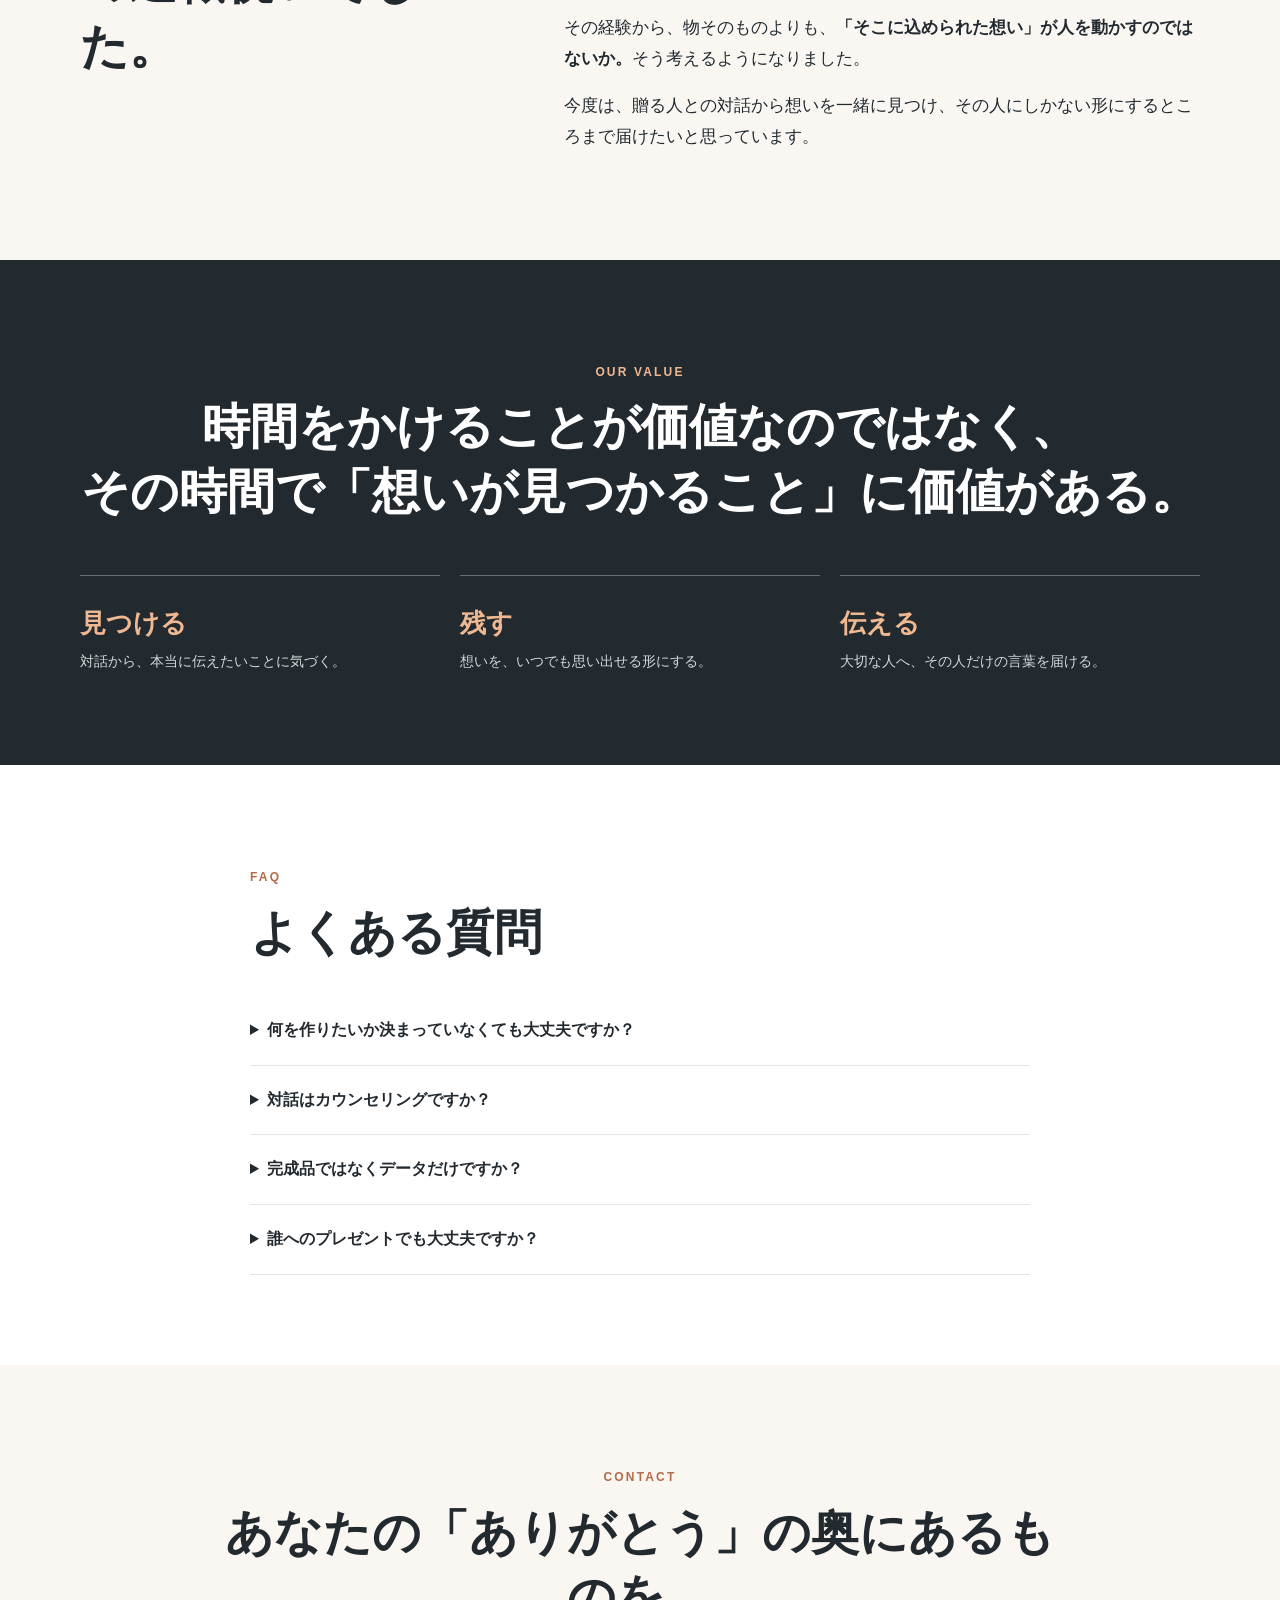
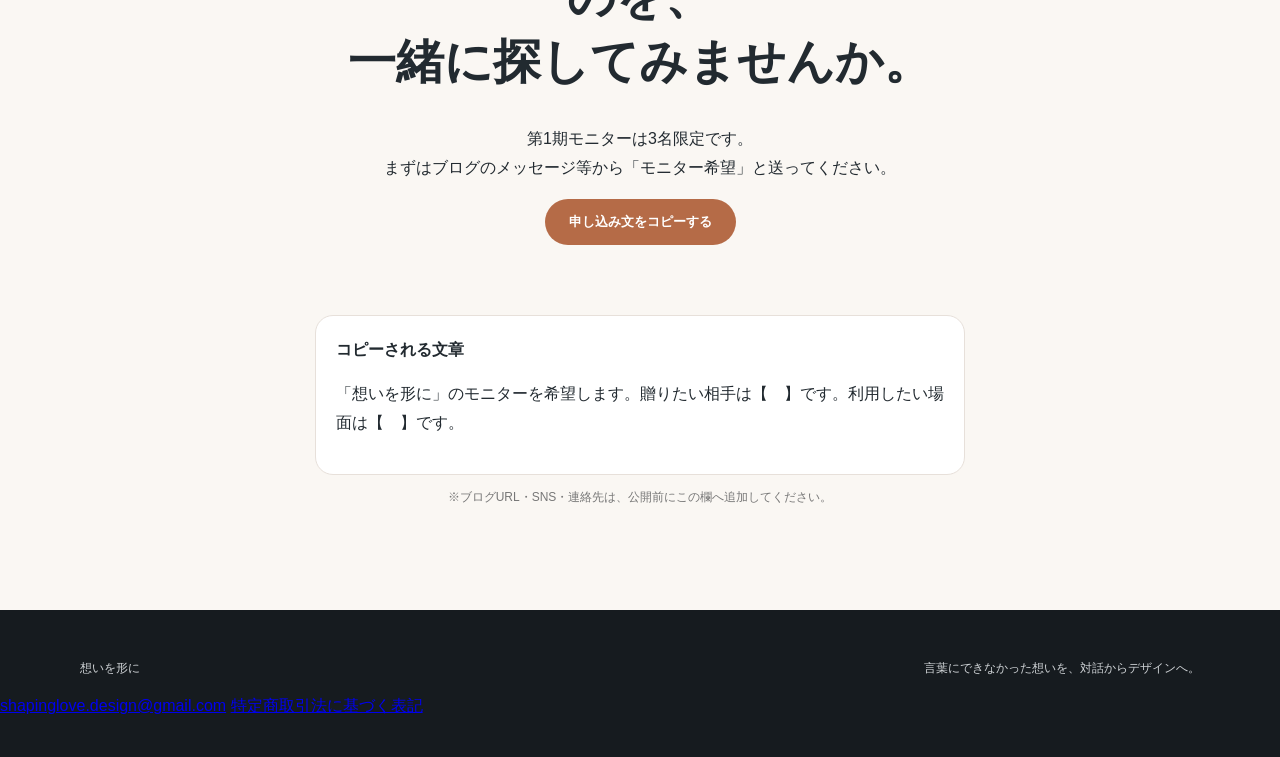
==== commit a5b2a6d7: "Update index.html" ====
--- a/index.html
+++ b/index.html
@@ -191,10 +191,7 @@
 
   <footer>
     <div class="container footer-inner"><p>想いを形に</p><p>言葉にできなかった想いを、対話からデザインへ。</p></div>
-    <p>
-        お問い合わせ：
         <a href="mailto:shapinglove.design@gmail.com">shapinglove.design@gmail.com</a>
-    </p>
     <a href="tokusho.html">特定商取引法に基づく表記</a>
   </footer>
   <script src="script.js"></script>
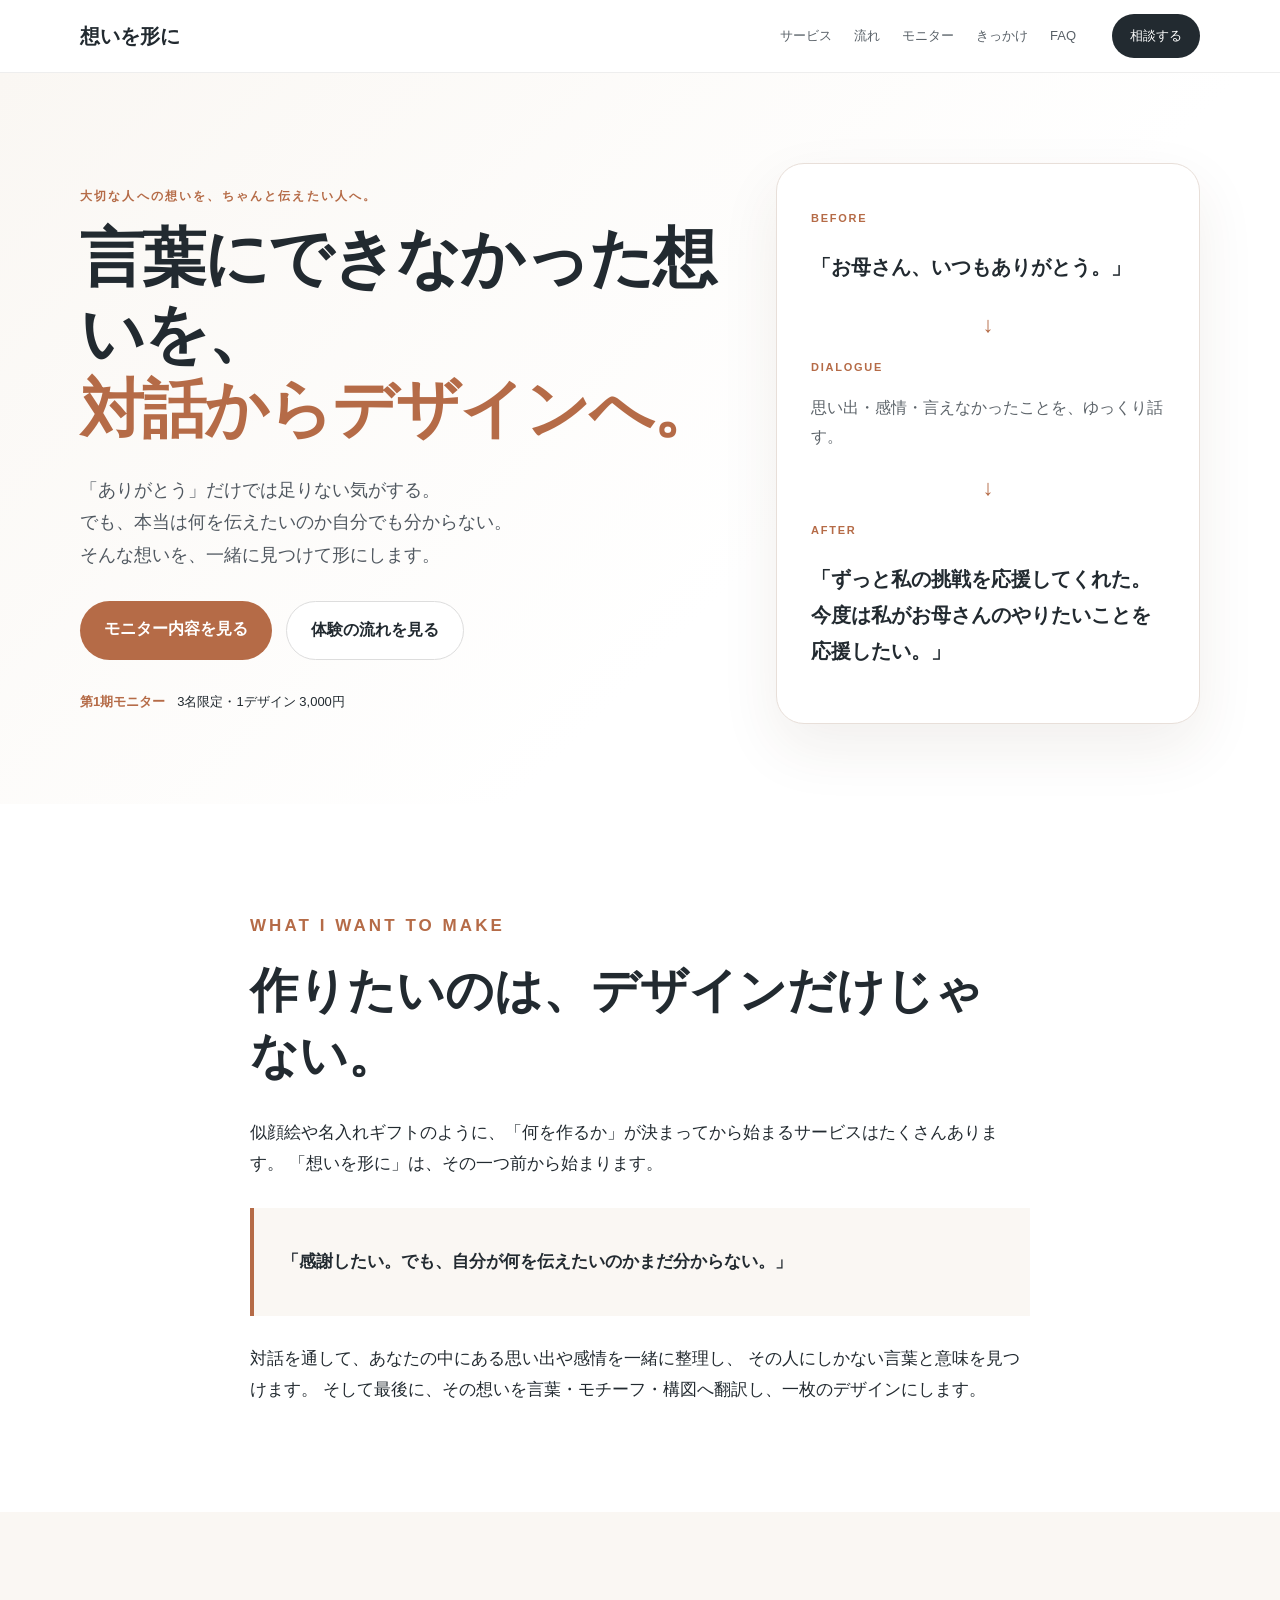
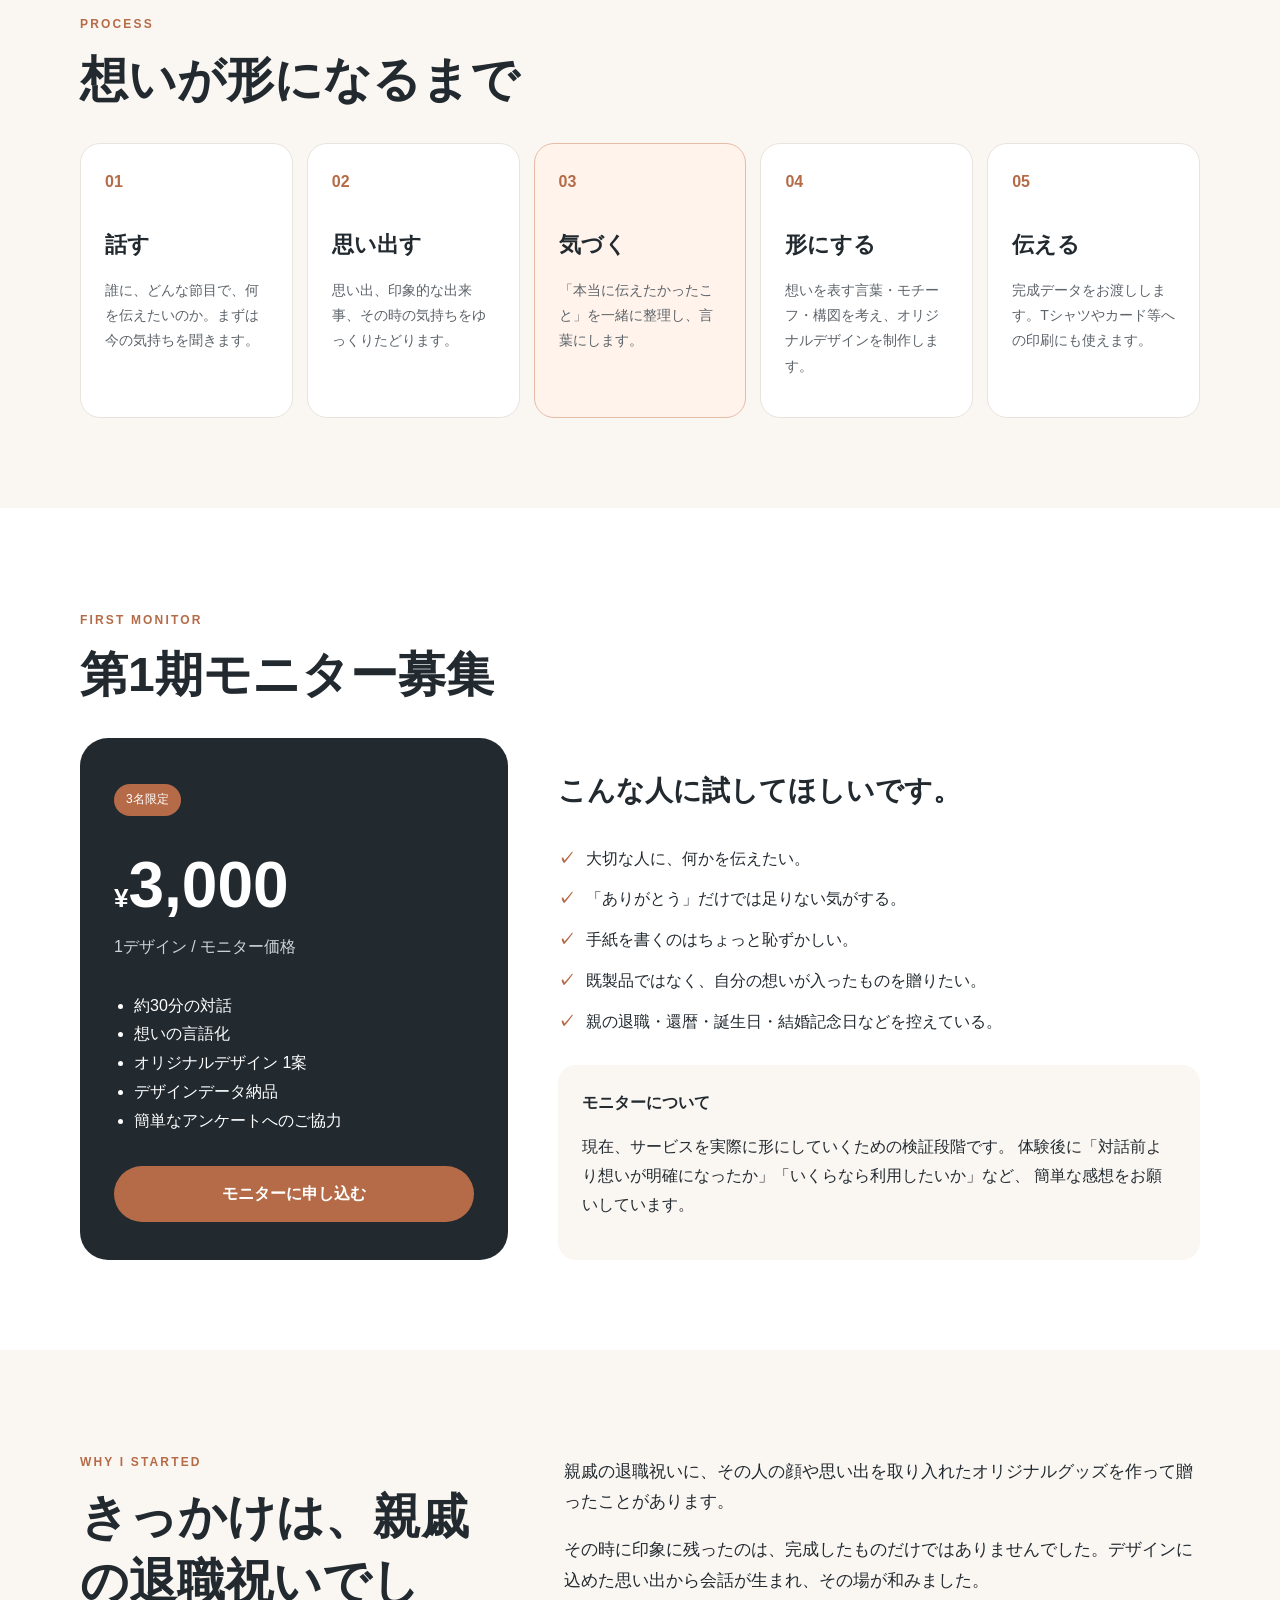
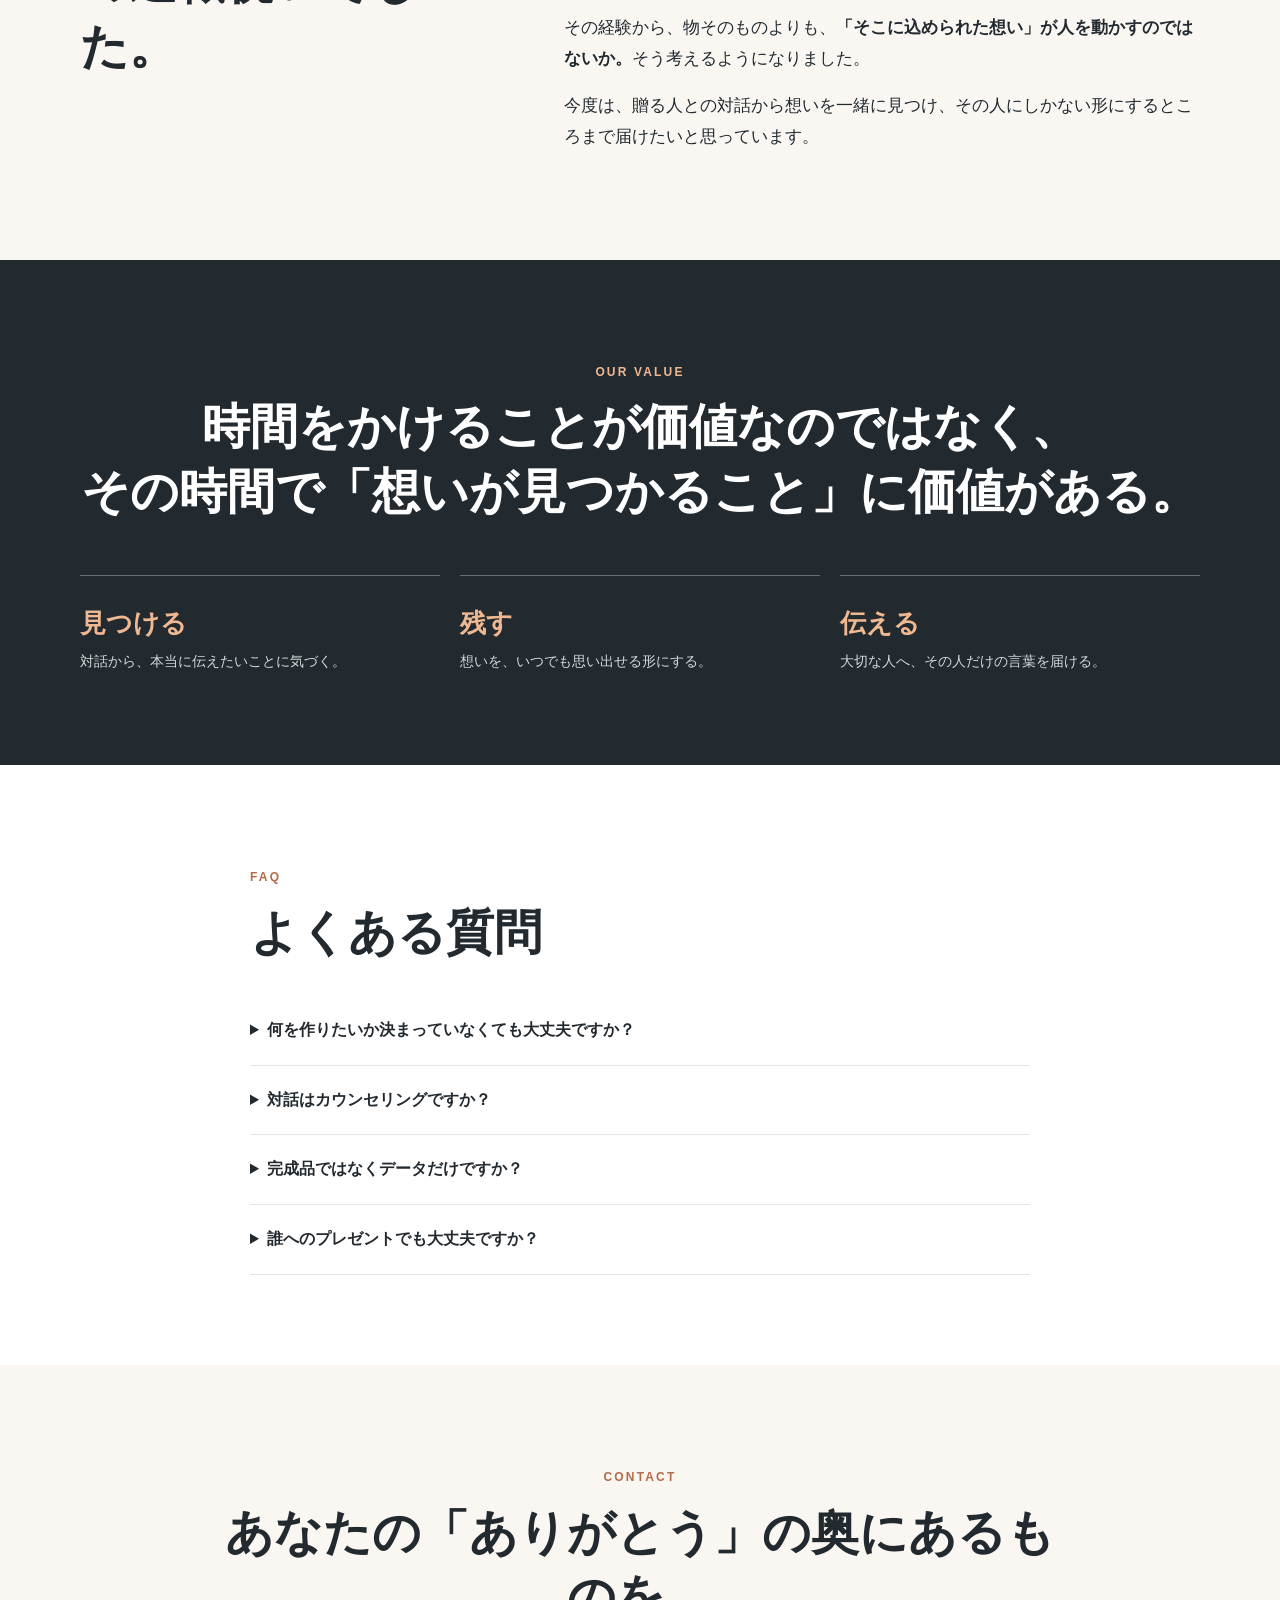
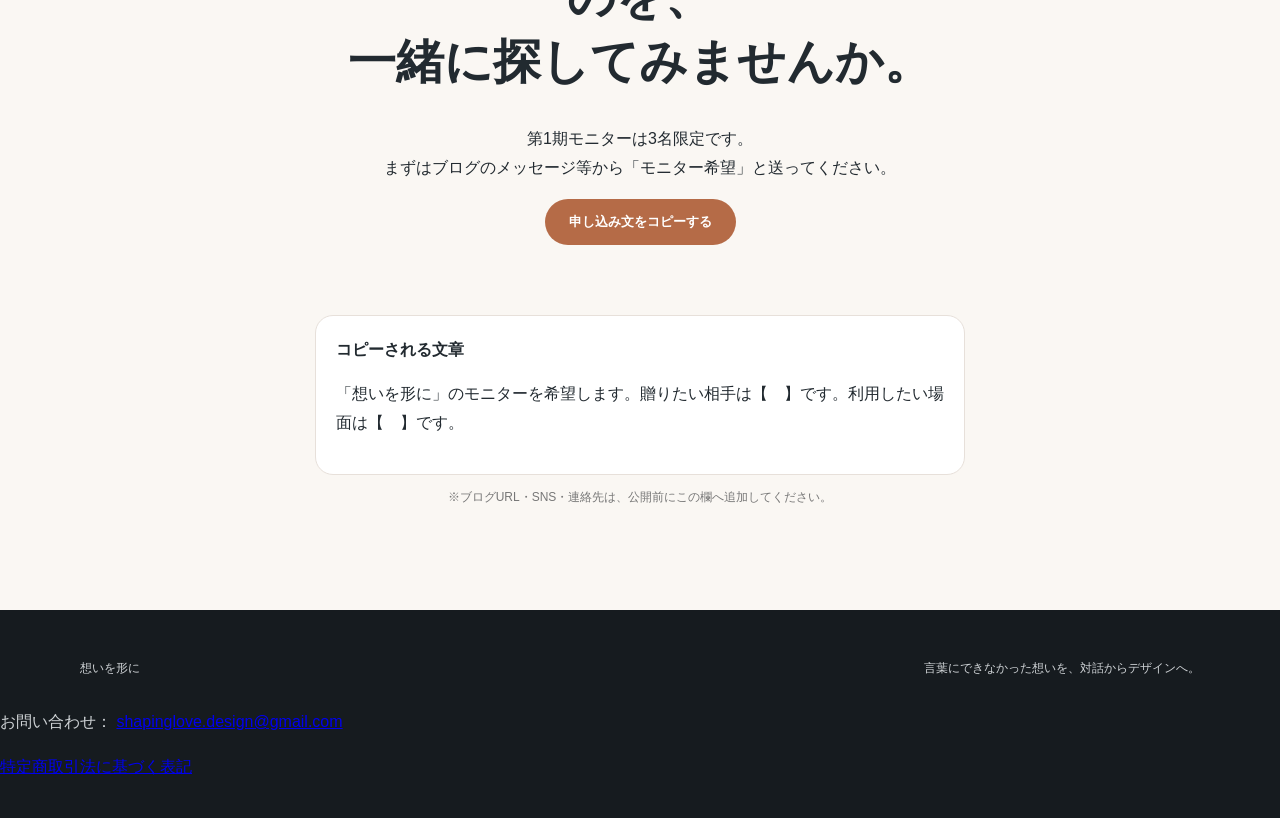
==== commit e022e447: "Update index.html" ====
--- a/index.html
+++ b/index.html
@@ -191,7 +191,11 @@
 
   <footer>
     <div class="container footer-inner"><p>想いを形に</p><p>言葉にできなかった想いを、対話からデザインへ。</p></div>
-        <a href="mailto:shapinglove.design@gmail.com">shapinglove.design@gmail.com</a>
+          <p>
+    お問い合わせ：
+    <a href="mailto:shapinglove.design@gmail.com">shapinglove.design@gmail.com</a>
+  </p>
+
     <a href="tokusho.html">特定商取引法に基づく表記</a>
   </footer>
   <script src="script.js"></script>
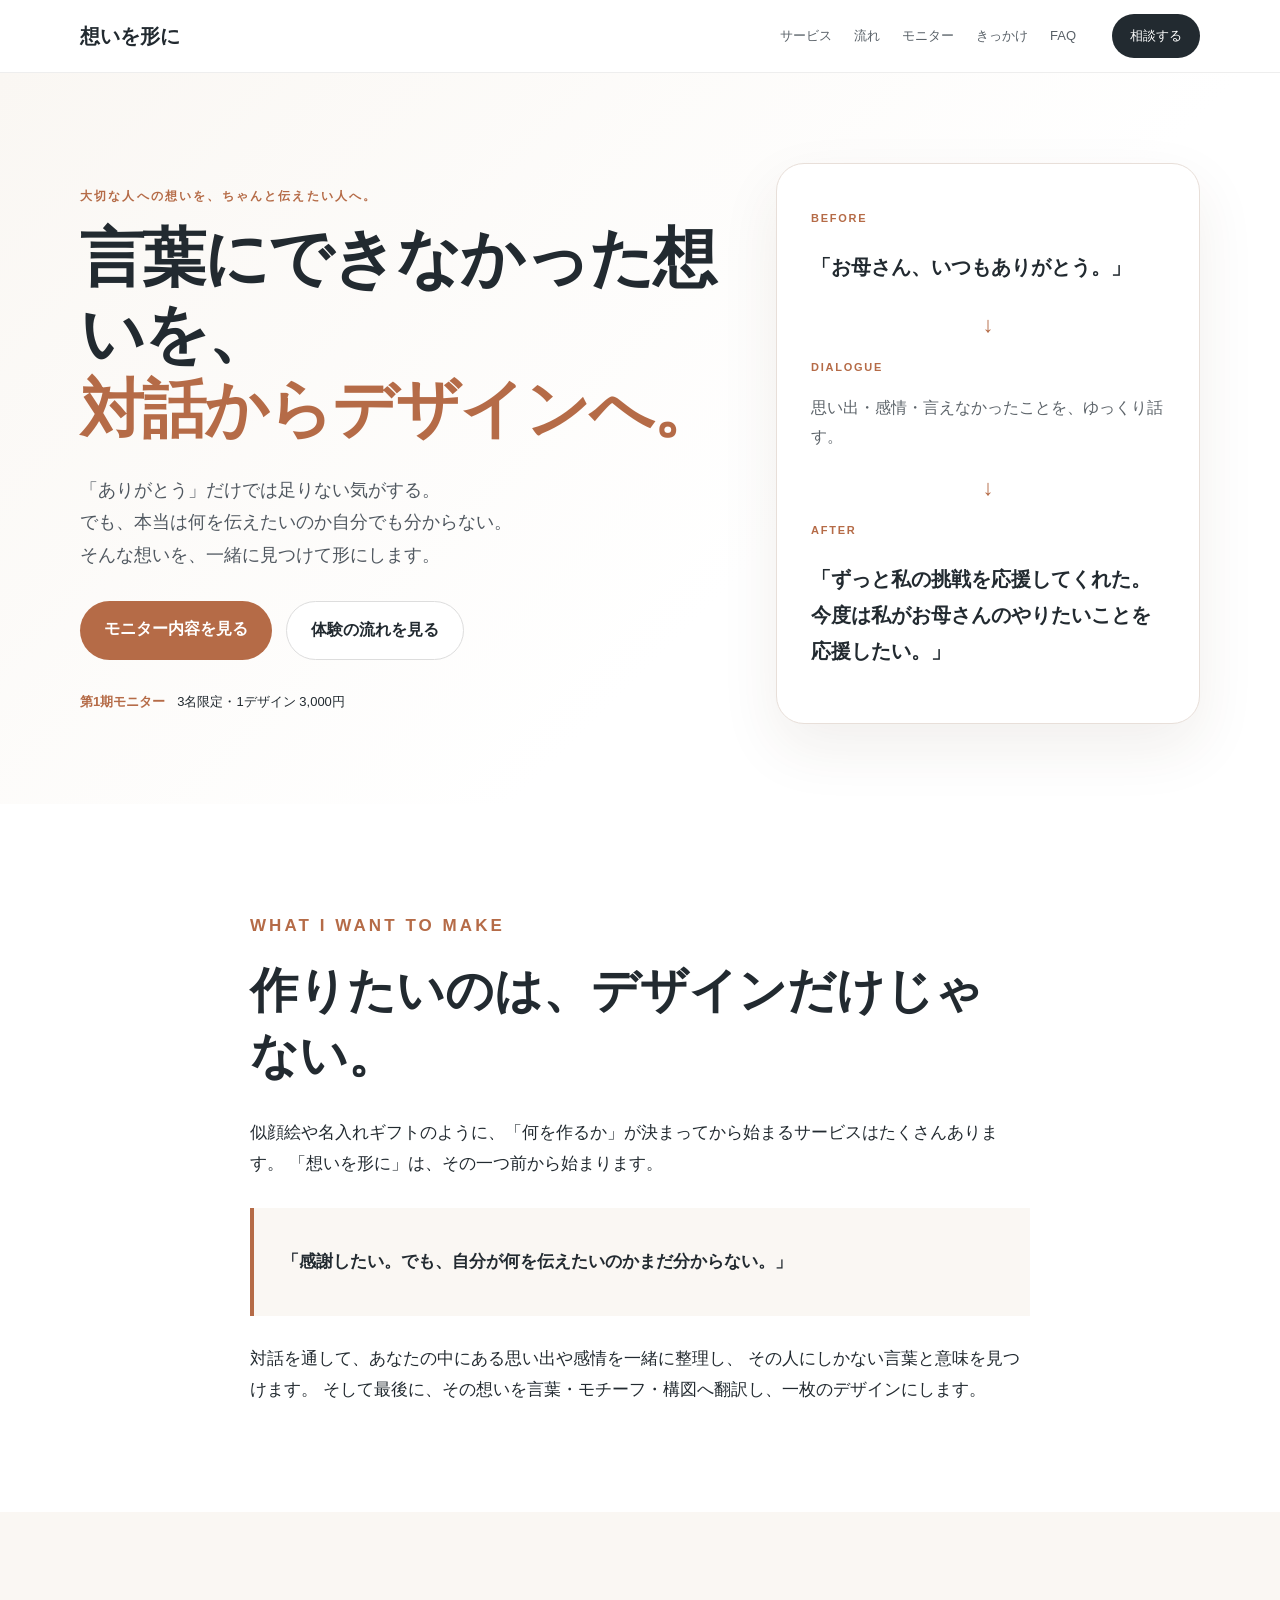
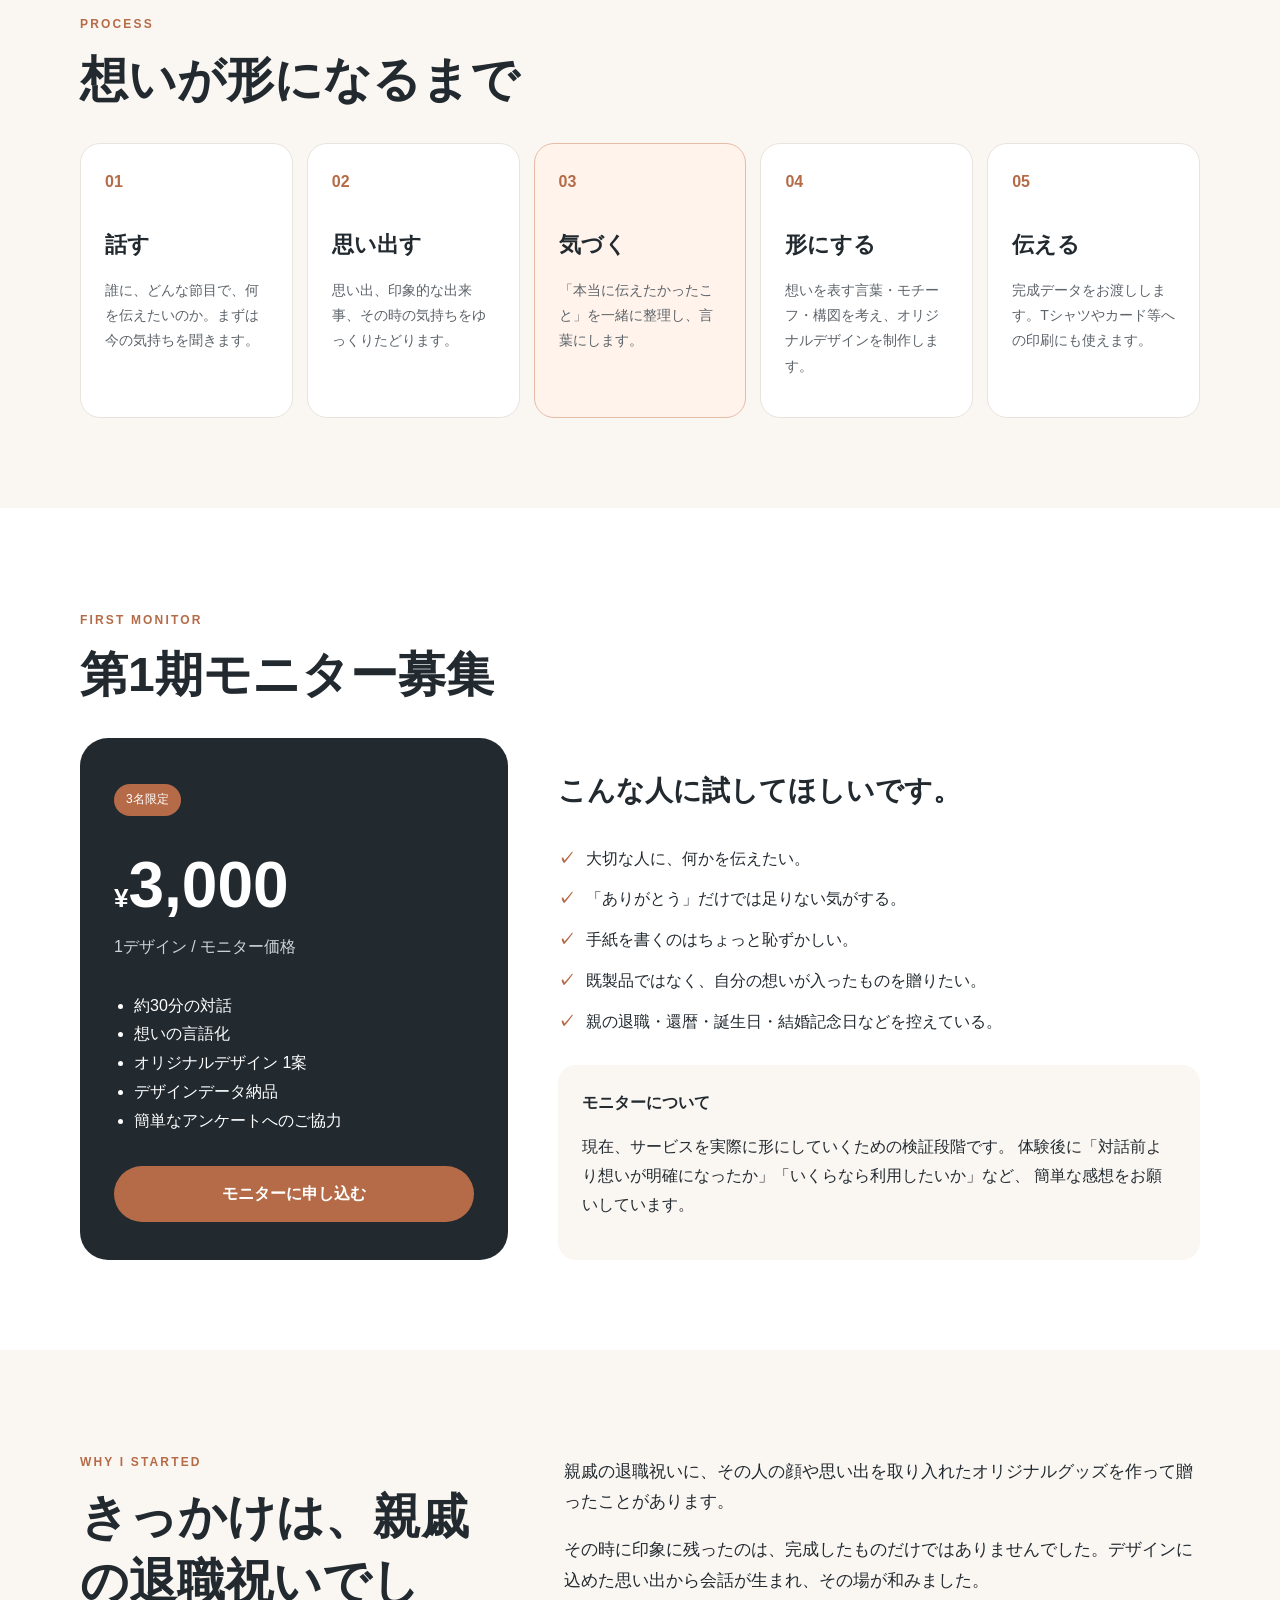
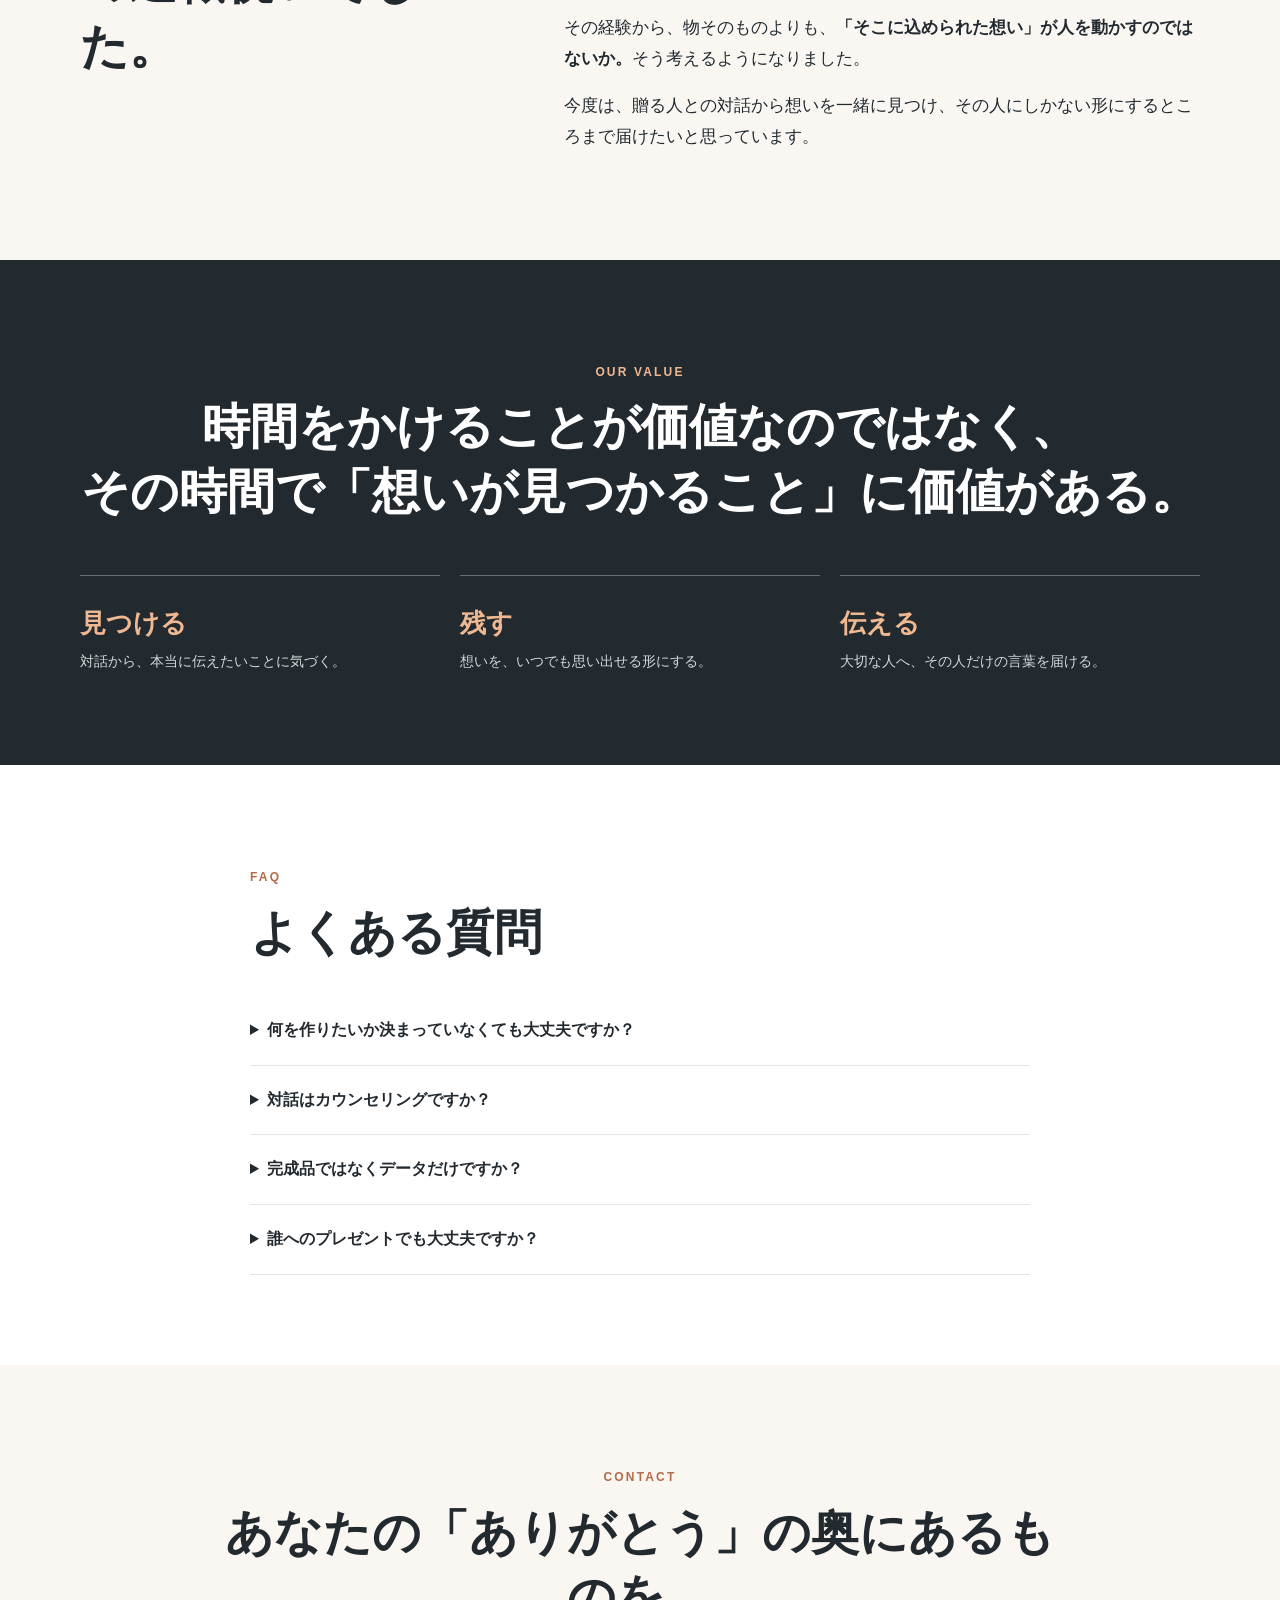
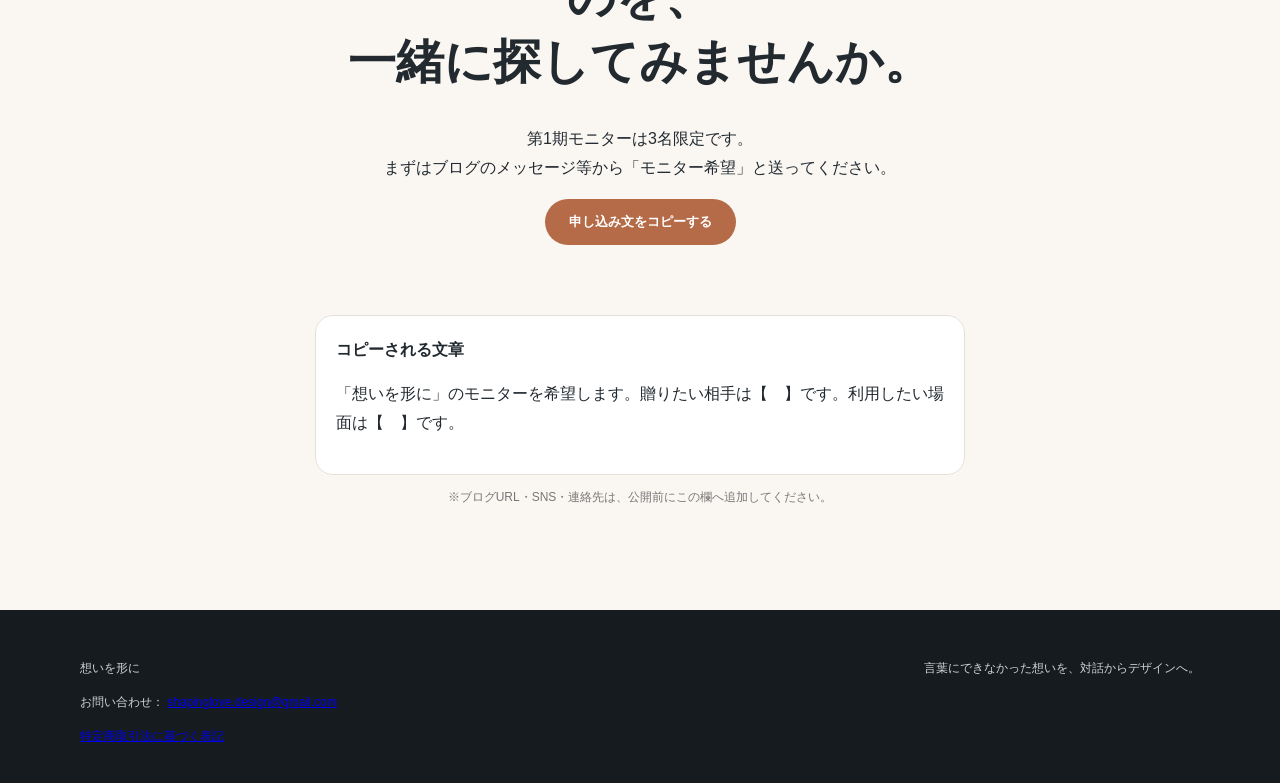
==== commit 5b3e69cc: "Update index.html" ====
--- a/index.html
+++ b/index.html
@@ -190,14 +190,25 @@
   </main>
 
   <footer>
-    <div class="container footer-inner"><p>想いを形に</p><p>言葉にできなかった想いを、対話からデザインへ。</p></div>
-          <p>
-    お問い合わせ：
-    <a href="mailto:shapinglove.design@gmail.com">shapinglove.design@gmail.com</a>
-  </p>
-
-    <a href="tokusho.html">特定商取引法に基づく表記</a>
-  </footer>
+  <div class="container footer-inner">
+    <div>
+      <p>想いを形に</p>
+
+      <p class="footer-contact">
+        お問い合わせ：
+        <a href="mailto:shapinglove.design@gmail.com">
+          shapinglove.design@gmail.com
+        </a>
+      </p>
+
+      <a class="footer-legal" href="tokusho.html">
+        特定商取引法に基づく表記
+      </a>
+    </div>
+
+    <p>言葉にできなかった想いを、対話からデザインへ。</p>
+  </div>
+</footer>
   <script src="script.js"></script>
 </body>
 </html>
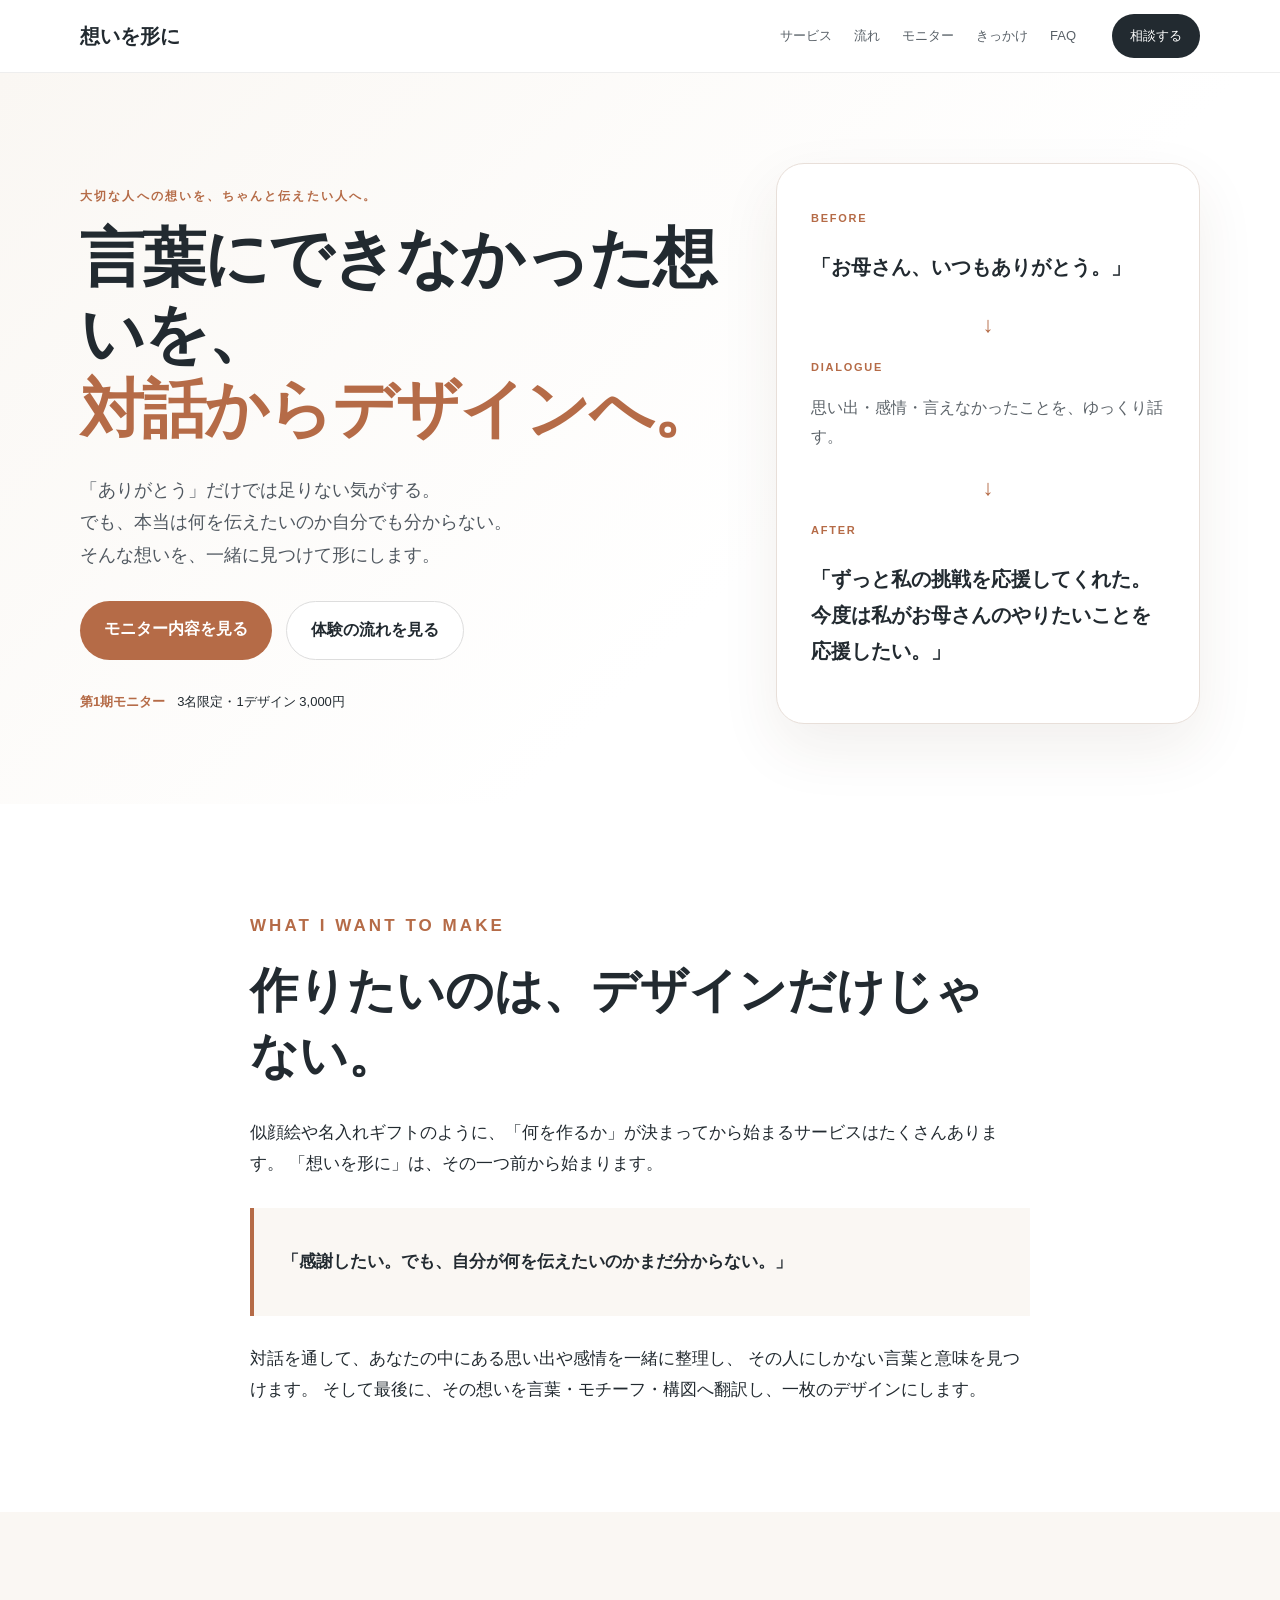
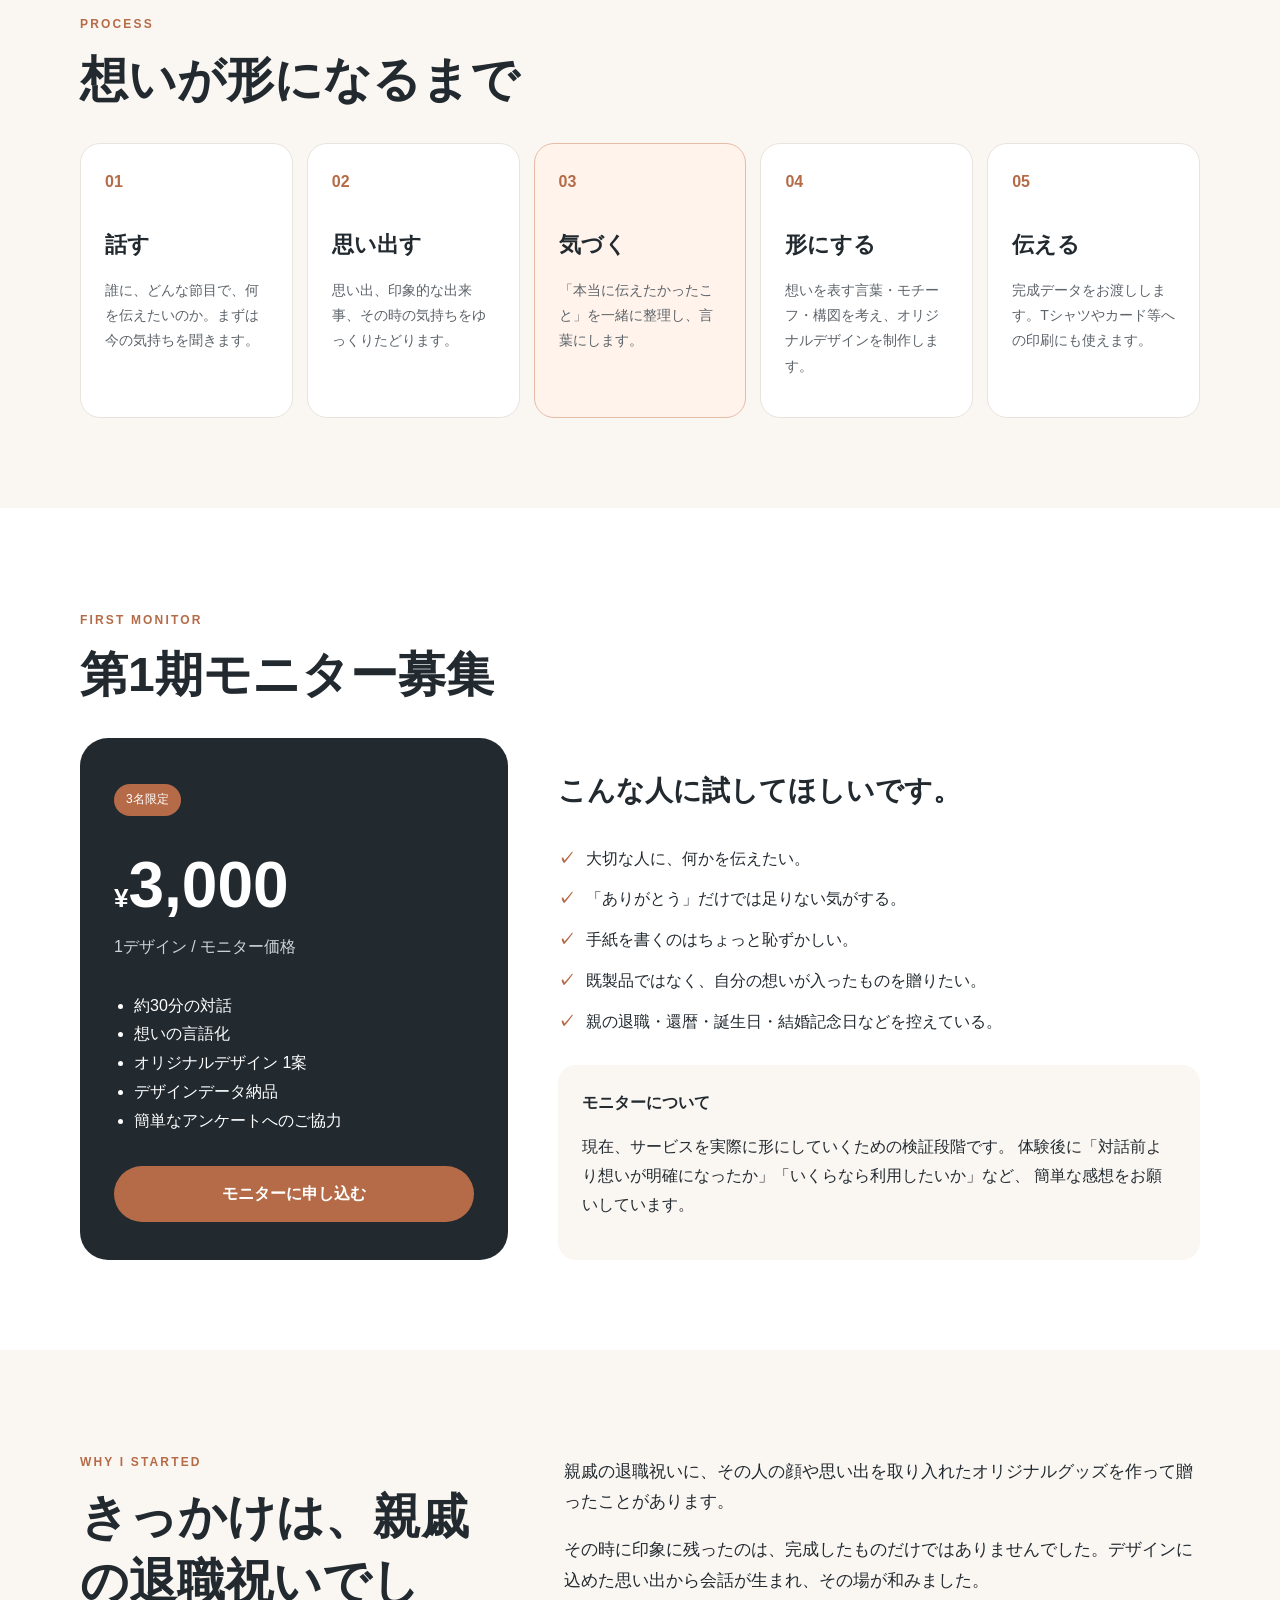
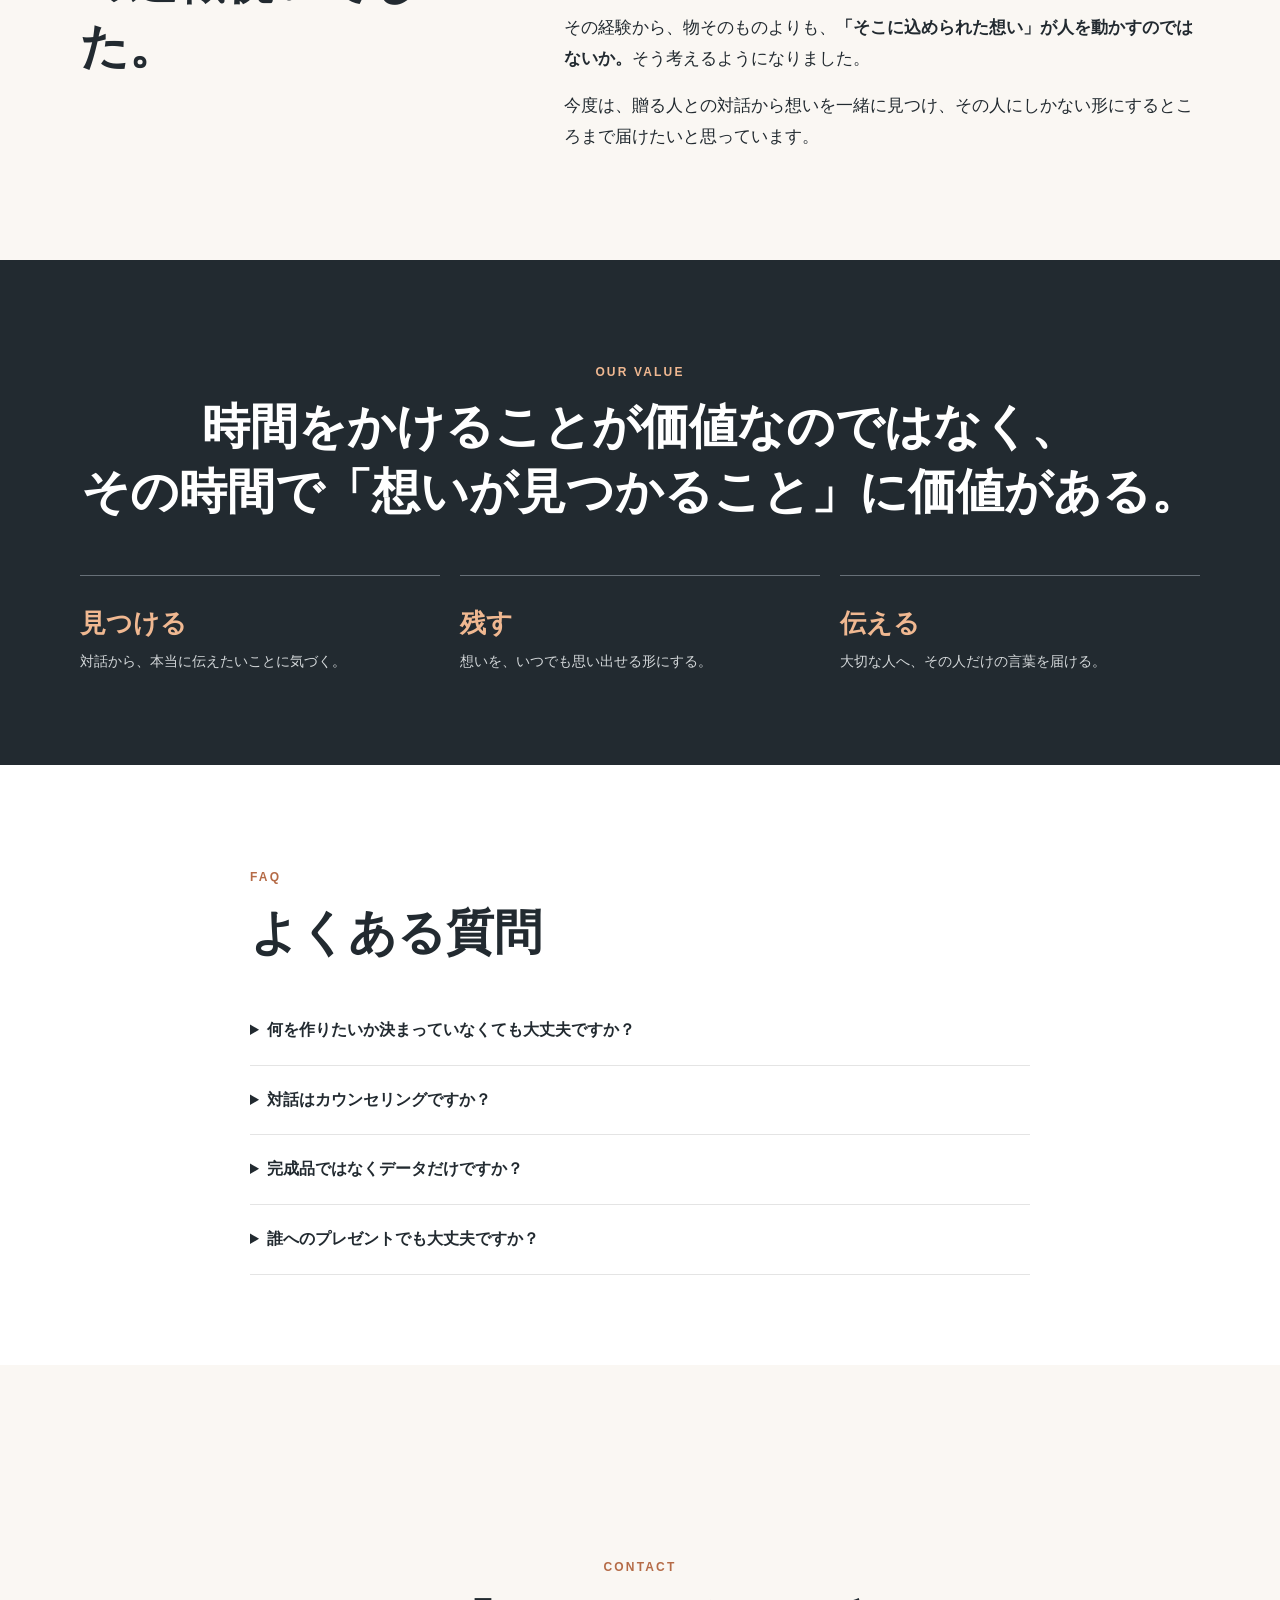
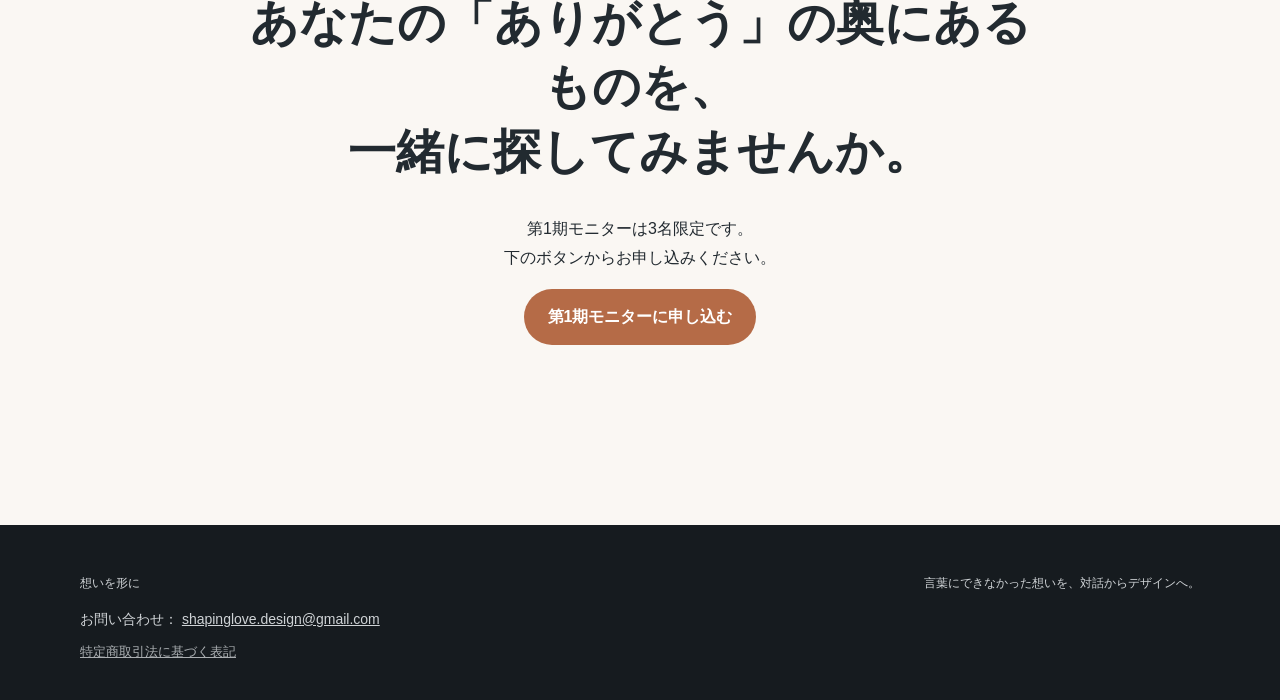
==== commit f35f095c: "Update index.html" ====
--- a/index.html
+++ b/index.html
@@ -175,18 +175,28 @@
 
     <section class="section contact" id="contact">
       <div class="container contact-box">
-        <p class="section-kicker">CONTACT</p>
-        <h2>あなたの「ありがとう」の奥にあるものを、<br>一緒に探してみませんか。</h2>
-        <p>第1期モニターは3名限定です。<br>まずはブログのメッセージ等から「モニター希望」と送ってください。</p>
-        <button class="btn primary" id="copyButton">申し込み文をコピーする</button>
-        <p class="copy-text" id="copyStatus"></p>
-        <div class="message-template">
-          <strong>コピーされる文章</strong>
-          <p id="templateText">「想いを形に」のモニターを希望します。贈りたい相手は【　】です。利用したい場面は【　】です。</p>
-        </div>
-        <p class="small">※ブログURL・SNS・連絡先は、公開前にこの欄へ追加してください。</p>
-      </div>
-    </section>
+        <section class="section contact" id="contact">
+  <div class="container contact-box">
+    <p class="section-kicker">CONTACT</p>
+
+    <h2>
+      あなたの「ありがとう」の奥にあるものを、<br>
+      一緒に探してみませんか。
+    </h2>
+
+    <p>
+      第1期モニターは3名限定です。<br>
+      下のボタンからお申し込みください。
+    </p>
+
+    <a class="btn primary"
+       href="https://docs.google.com/forms/d/e/1FAIpQLSdVHnkYJ8gqU361a7JqnTIU-UWrHSDUdnZOst-hqThQXdW27Q/viewform?usp=publish-editor"
+       target="_blank"
+       rel="noopener noreferrer">
+      第1期モニターに申し込む
+    </a>
+  </div>
+</section>
   </main>
 
   <footer>
--- a/style.css
+++ b/style.css
@@ -27,3 +27,21 @@
   margin: 8px 0 0;
   line-height: 1.8;
 }
+
+
+.footer-contact {
+  margin-top: 12px;
+  margin-bottom: 8px;
+  font-size: 14px;
+}
+
+.footer-contact a,
+.footer-legal {
+  color: inherit;
+  text-decoration: underline;
+}
+
+.footer-legal {
+  font-size: 13px;
+  opacity: 0.8;
+}
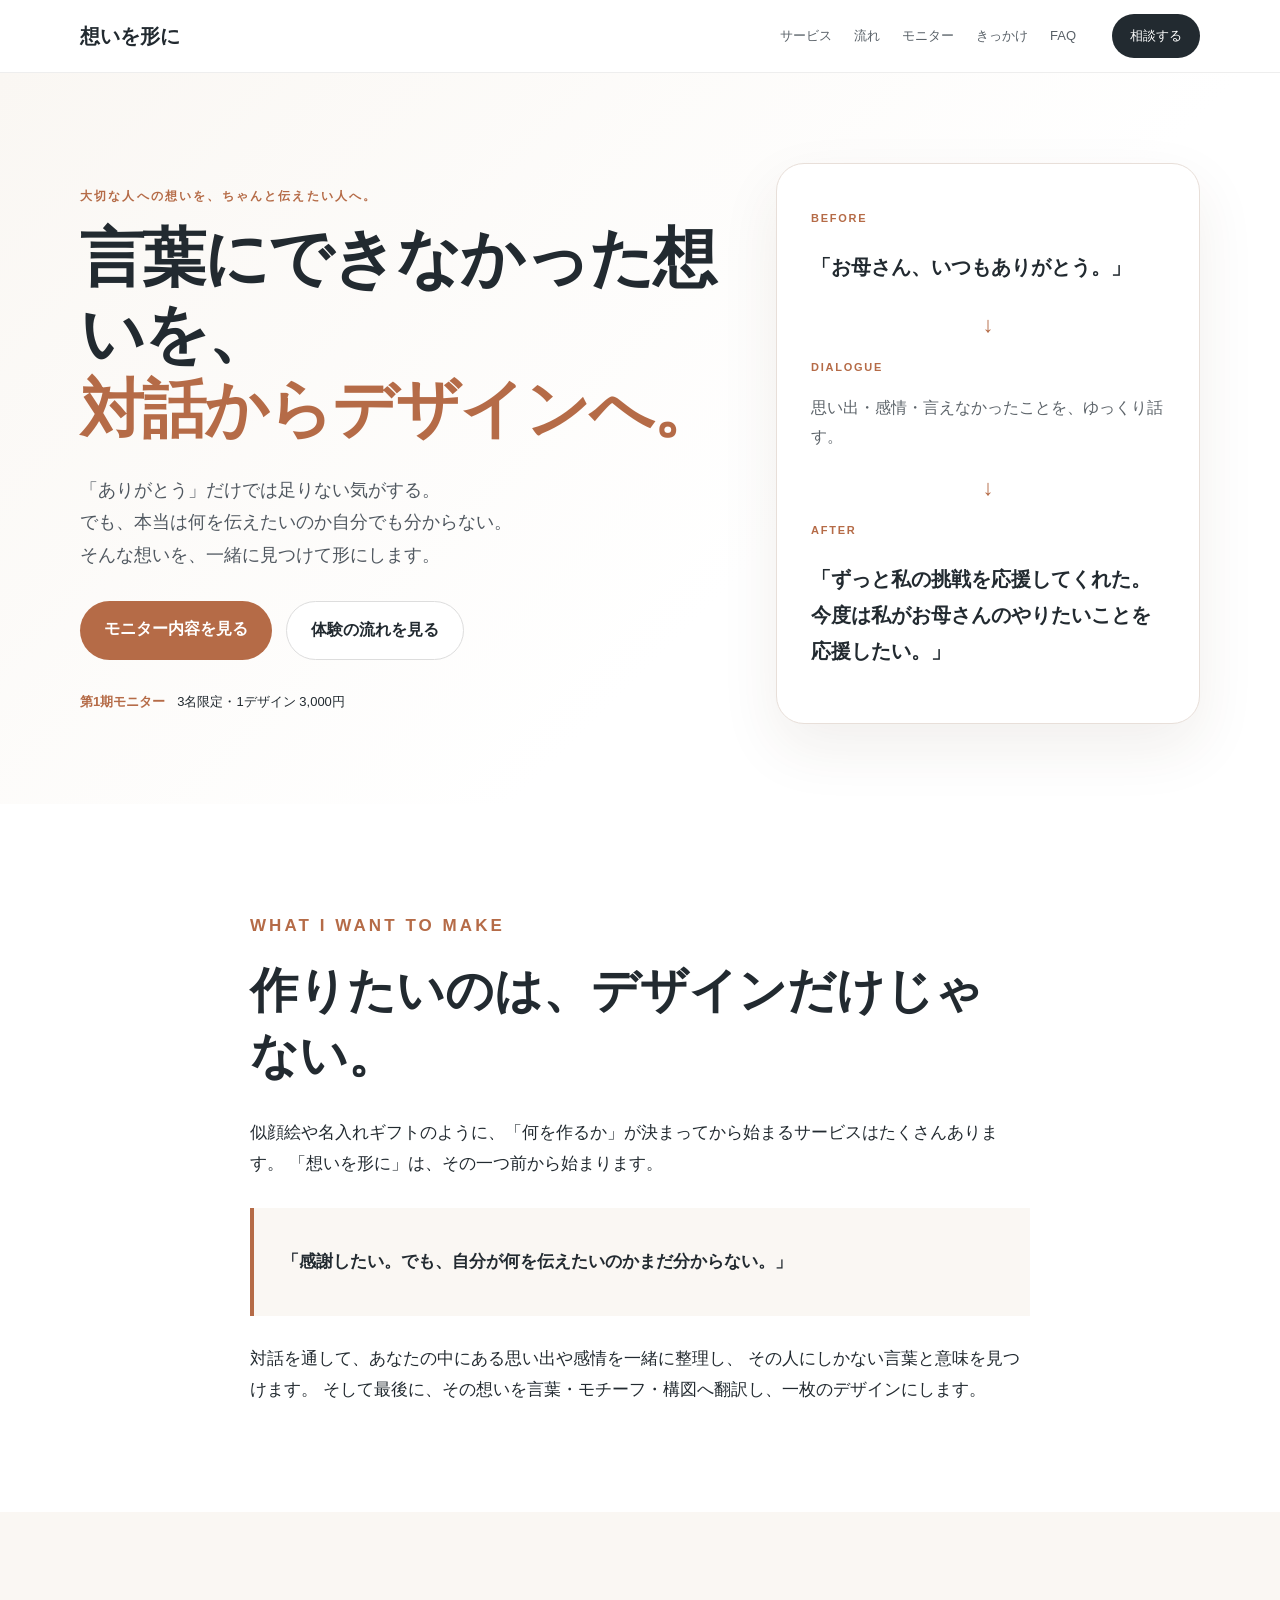
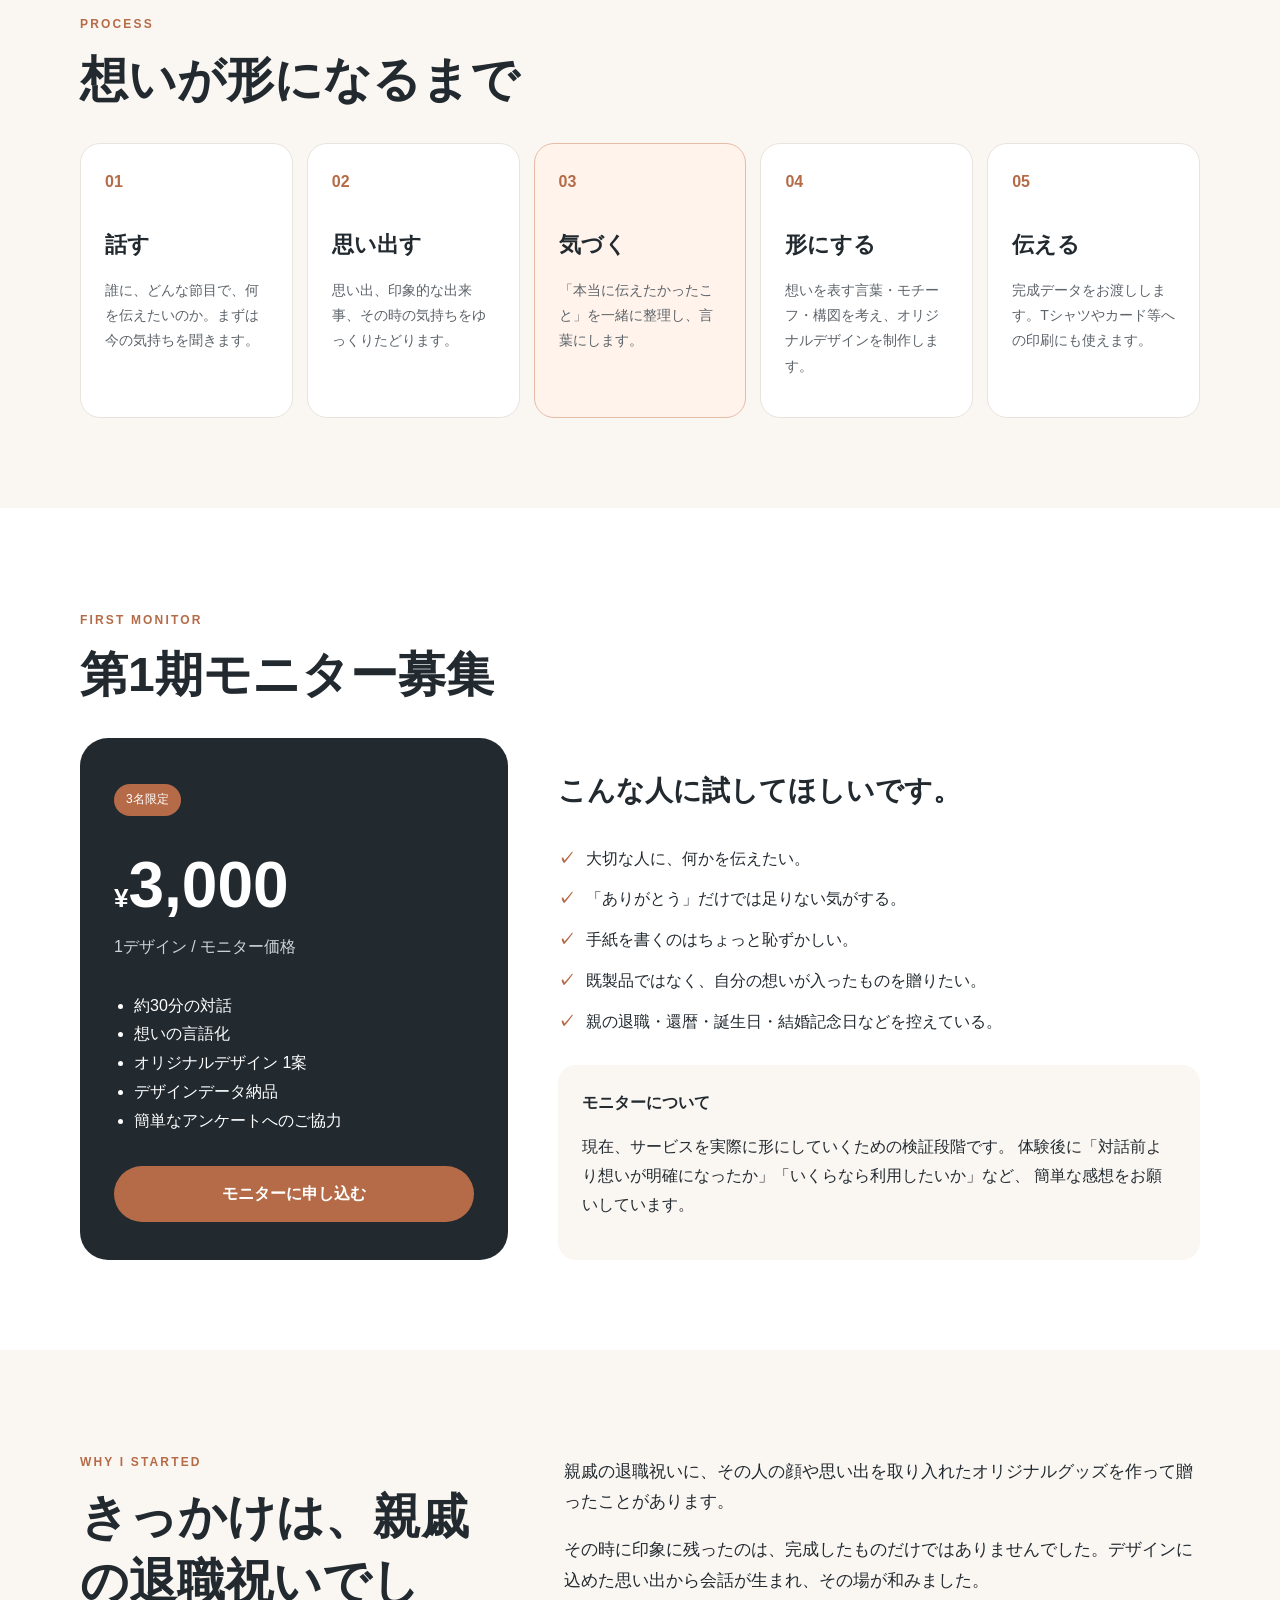
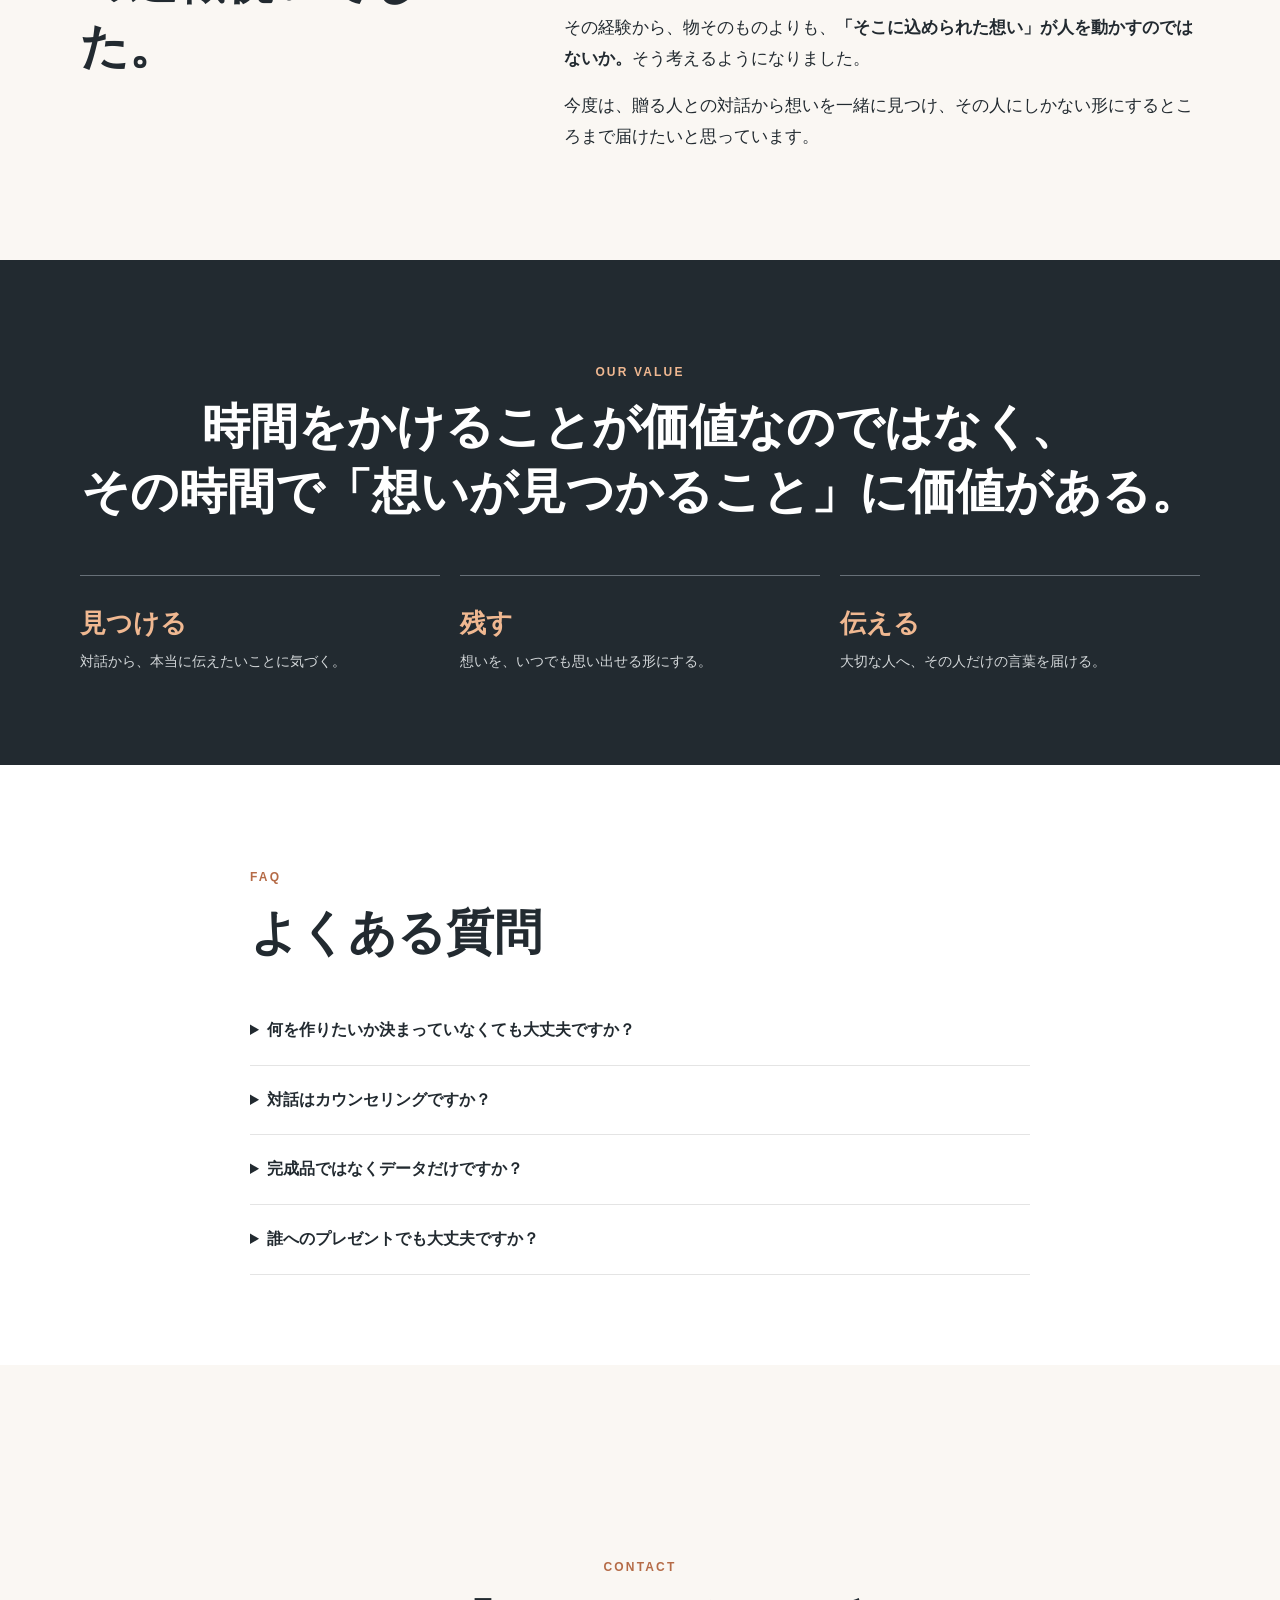
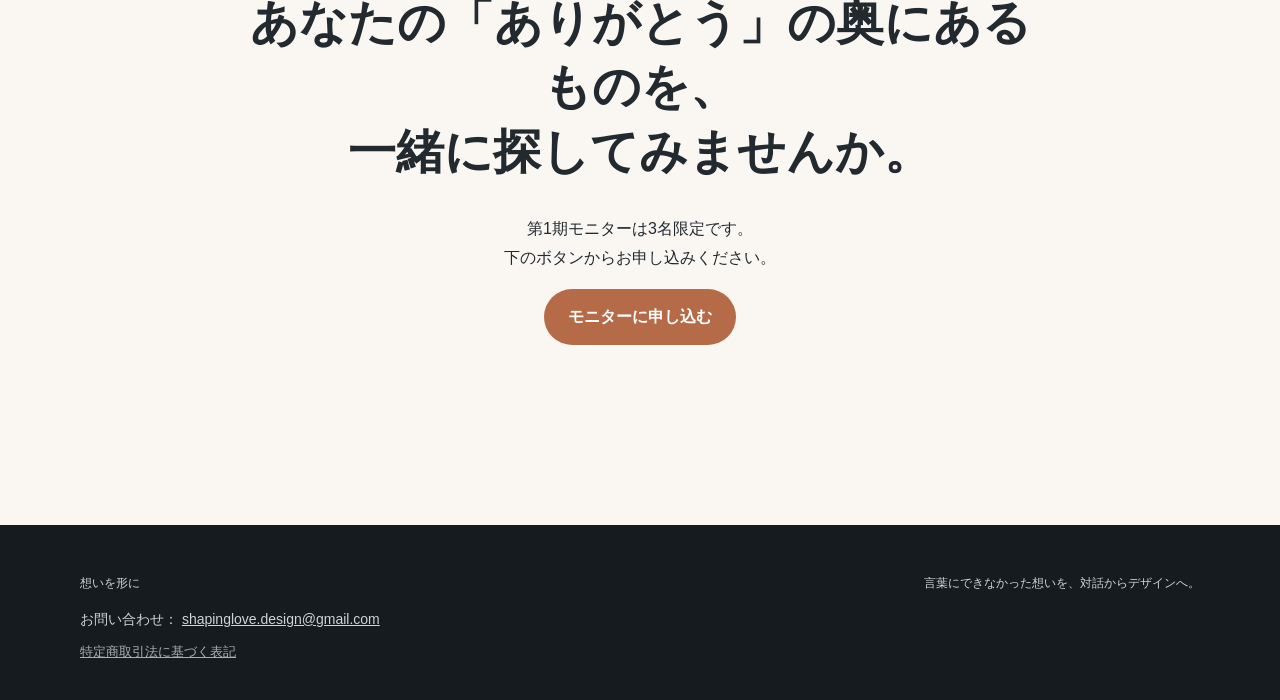
==== commit 4e24833b: "Update index.html" ====
--- a/index.html
+++ b/index.html
@@ -193,7 +193,7 @@
        href="https://docs.google.com/forms/d/e/1FAIpQLSdVHnkYJ8gqU361a7JqnTIU-UWrHSDUdnZOst-hqThQXdW27Q/viewform?usp=publish-editor"
        target="_blank"
        rel="noopener noreferrer">
-      第1期モニターに申し込む
+      モニターに申し込む
     </a>
   </div>
 </section>
